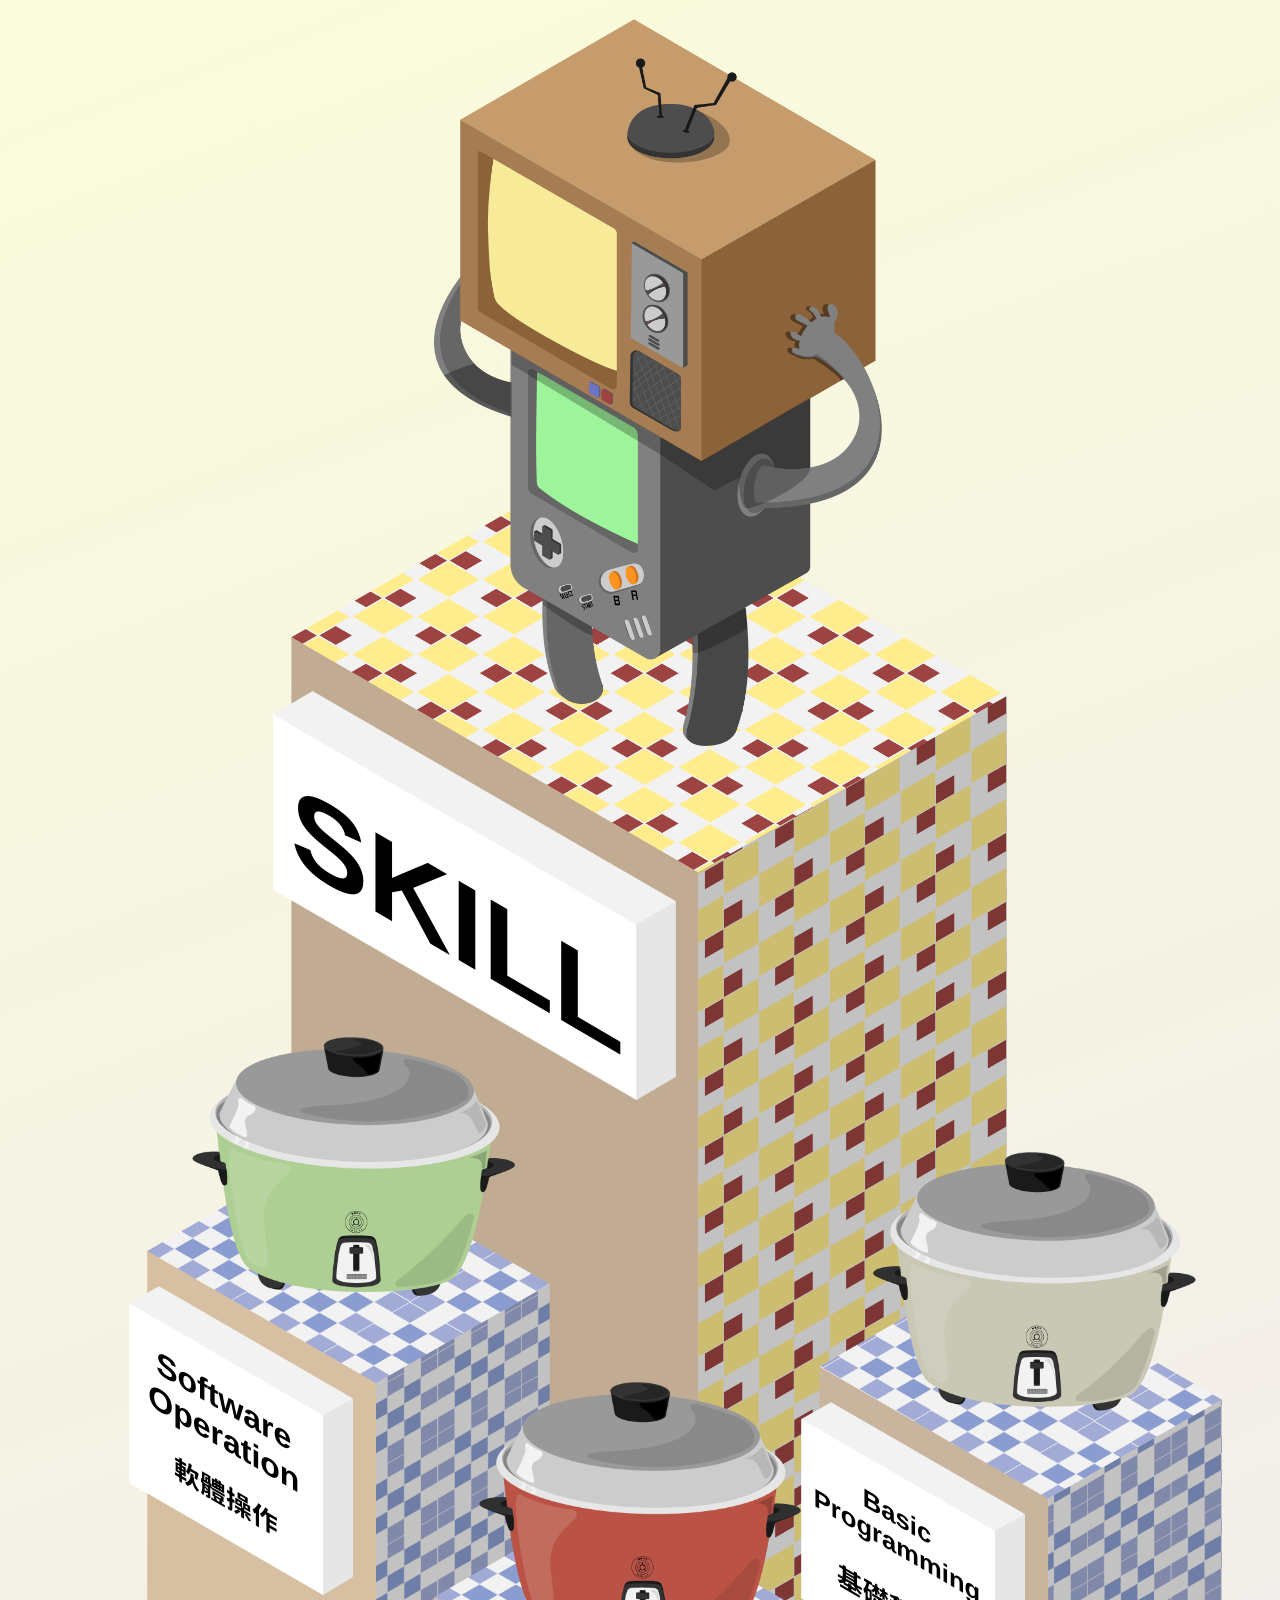
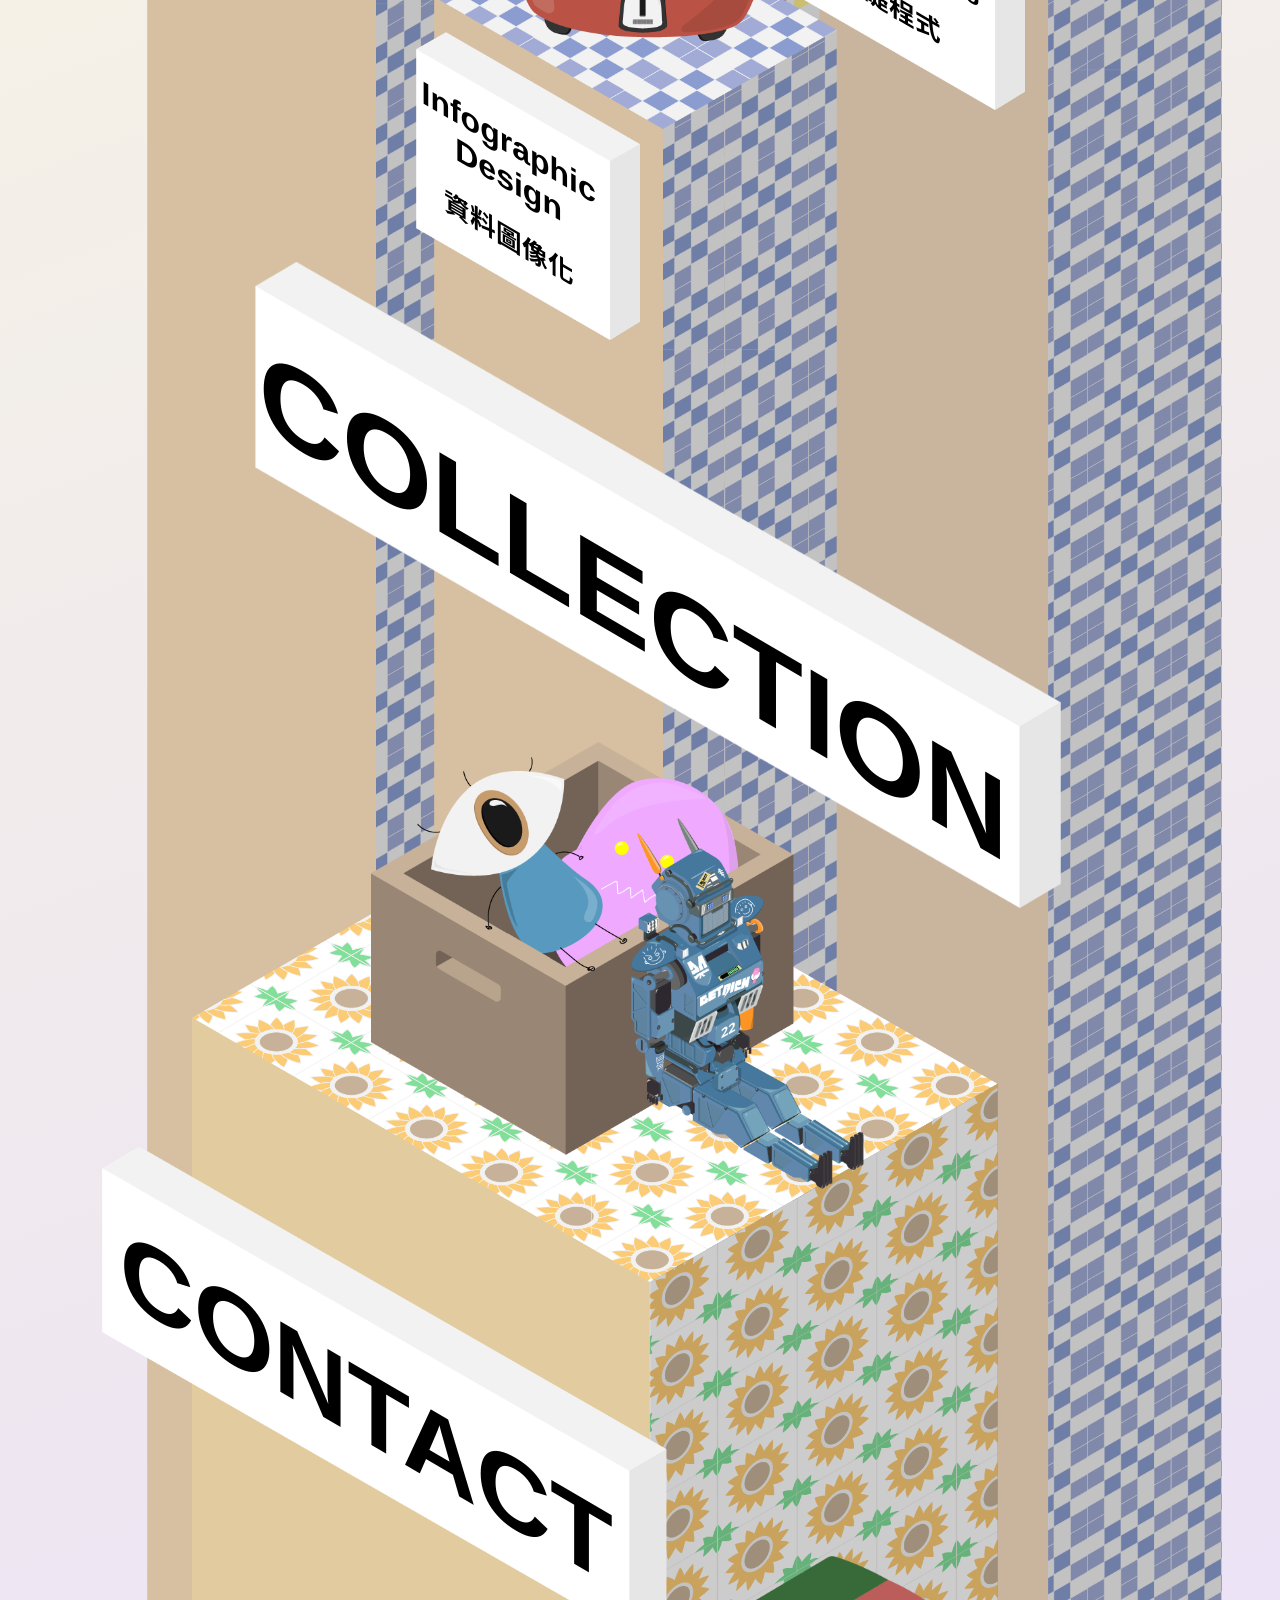
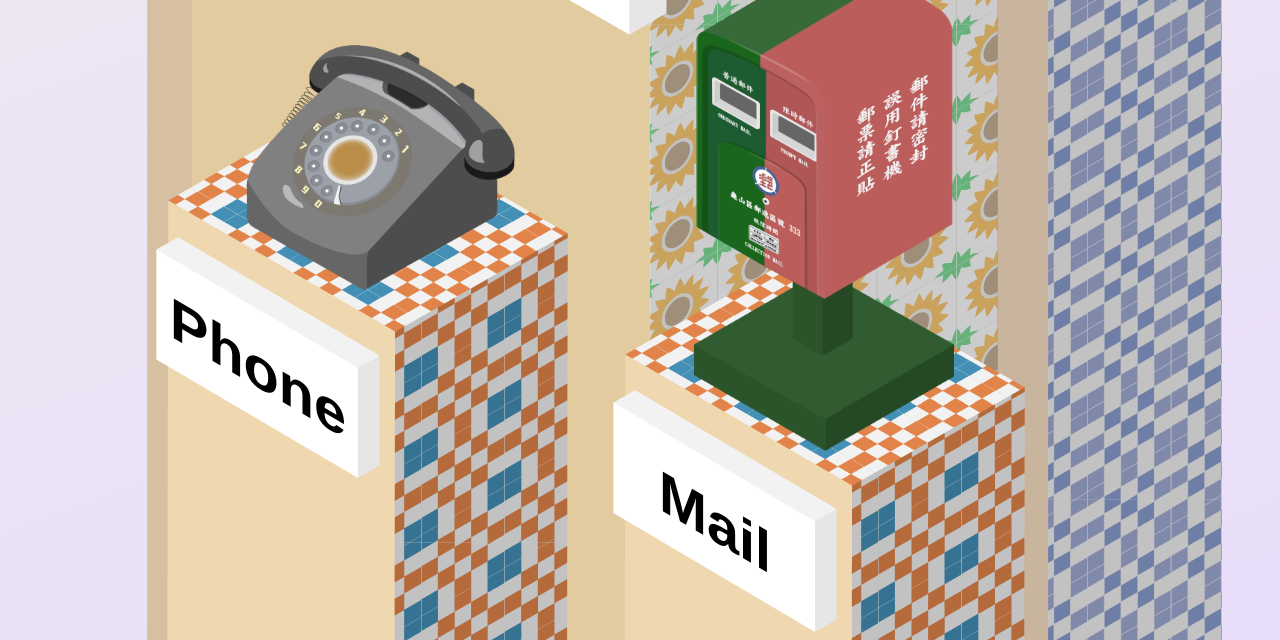
==== docs/index.html @ 71dbf438 "資料夾位置修改" ====
<!DOCTYPE html>
<html lang="en">
<head>
  <meta charset="UTF-8">
  <meta name="viewport" content="width=device-width, initial-scale=1.0">
  <meta http-equiv="X-UA-Compatible" content="ie=edge">
  <title>Reg's resume</title>
  <link rel="stylesheet" href="css/normalize.css">
  <link rel="stylesheet" href="css/main.css">
  <link href="https://fonts.googleapis.com/css?family=Abel" rel="stylesheet">
  <link href="https://fonts.googleapis.com/css?family=Noto+Sans+TC" rel="stylesheet">
</head>
<body>
<div class="container">
  <div class="row">
    <img src="img/gameboy.png" alt="" class="gameboy">
    <img src="img/main_pillar.png" alt="" class="main_p">
    <img src="img/skill_title_board.png" alt="" class="skill_title">
    <h2 class="skill_w font_serif">SKILL</h2>
    <!--skill_pillar1-->
    <img src="img/second_pillar1.png" alt="" class="sec_p1">
    <!--pot_green_start-->
    <img src="img/pot_lid.png" alt="" class="lid1">
    <img src="img/pot_green.png" alt="" class="pot_green">
    <img src="img/toy_brick.png" alt="" class="brick">
    <!--pot_green_end-->
    <img src="img/skill_board.png" alt="" class="skill_board_s">
    <h3 class="skill_w_s font_serif">Software Operation</h3>
    <h3 class="skill_w_sc font_noto">軟體操作</h3>
    <!--skill_pillar1_end-->
    <!--skill_pillar2-->
    <img src="img/second_pillar1.png" alt="" class="sec_p2">
    <!--pot_red_start-->
    <img src="img/pot_lid.png" alt="" class="lid2">
    <img src="img/pot_red.png" alt="" class="pot_red">
    <img src="img/childern_book.png" alt="" class="childern_book">
    <!--pot_red_end-->
    <img src="img/skill_board.png" alt="" class="skill_board_i">
    <h3 class="skill_w_i font_serif">Infographic Design</h3>
    <h3 class="skill_w_ic font_noto">資料圖像化</h3>
    <!--skill_pillar2_end-->
    <!--skill_pillar3-->
    <img src="img/second_pillar2.png" alt="" class="sec_p3">
    <!--pot_gray_start-->
    <img src="img/pot_lid.png" alt="" class="lid3">
    <img src="img/pot_gray.png" alt="" class="pot_gray">
    <img src="img/sketchpad.png" alt="" class="sketchpad">
    <!--pot_red_end-->
    <img src="img/skill_board.png" alt="" class="skill_board_b">
    <h3 class="skill_w_b font_serif">Basic Programming</h3>
    <h3 class="skill_w_bc font_noto">基礎程式</h3>
    <!--skill_pillar3_end-->
    <!--collection-->
    <img src="img/collection_board.png" alt="" class="collect_board">
    <h2 class="collect_w font_serif">COLLECTION</h2>
    <img src="img/third_pillar.png" alt="" class="thd-p">
    <img src="img/toy_box.png" alt="" class="toy_box">
    <!--collection_end-->
    <img src="img/contact_title_board.png" alt="" class="contact_title">
    <h2 class="contact_w font_serif">CONTACT</h2>
    <img src="img/fourth_pillar.png" alt="" class="four_p1">
    <img src="img/fourth_pillar.png" alt="" class="four_p2">
    <img src="img/phone.png" alt="" class="phone">
    <img src="img/mailbox.png" alt="" class="mailbox">
    <img src="img/contact_board.png" alt="" class="contact_board1">
    <h3 class="contact_w_p font_serif">Phone</h3>
    <img src="img/contact_board.png" alt="" class="contact_board2">
    <h3 class="contact_w_m font_serif">Mail</h3>

  </div>
</div>
</body>
</html>
---- docs/css/main.css ----
html, body {
    margin: 0;
}

body {
    background-image: linear-gradient(-20deg, #e9defa 0%, #fbfcdb 100%);
}



.container {
    max-width: 1600px;
    margin: auto;
    height: auto;
    position: relative;
    overflow-y: hidden;
}

.row {
    position: relative;
    padding-bottom: 300%;
    width: 70%;
    margin: 0 auto;
}

img {
    position: absolute;
}

.gameboy {
    z-index: 50;
    max-width: 50%;
    left: 27%;
    top: .5%;
}

.main_p {
    z-index: 10;
    max-width: 80%;
    top: 12%;
    left: 11%;
}

.skill_title {
    z-index: 35;
    max-width: 45%;
    top: 18%;
    left: 9%;
}

.sec_p1 {
    z-index: 30;
    max-width: 45%;
    top: 30%;
    left: -5%;
}

.sec_p2 {
    z-index: 35;
    max-width: 45%;
    top: 39%;
    left: 27%;
}

.sec_p3 {
    z-index: 30;
    max-width: 45%;
    top: 33%;
    left: 70%;
}

.lid1 {
    z-index: 40;
    max-width: 30%;
    top: 27%;
    left: 3%;
}

.pot_green {
    z-index: 30;
    max-width: 36%;
    top: 28%;
    left: 0%;
}

.brick {
    z-index: 35;
    max-width: 21%;
    top: 25%;
    left: 8%;
    display: none;
}

.skill_board_s {
    z-index: 45;
    max-width: 25%;
    top: 33.5%;
    left: -7%;
}

.lid2 {
    z-index: 45;
    max-width: 30%;
    top: 36%;
    left: 35%;
}

.pot_red {
    z-index: 40;
    max-width: 36%;
    top: 37%;
    left: 32%;
}

.childern_book {
    z-index: 43;
    max-width: 21%;
    top: 34.5%;
    left: 40%;
    display: none;
}

.skill_board_i {
    z-index: 45;
    max-width: 25%;
    top: 42.5%;
    left: 25%;
}

.lid3 {
    z-index: 40;
    max-width: 30%;
    top: 30%;
    left: 79%;
}

.pot_gray {
    z-index: 30;
    max-width: 36%;
    top: 31%;
    left: 76%;
}

.sketchpad {
    z-index: 35;
    max-width: 21%;
    top: 27%;
    left: 85%;
    display: none;
}

.skill_board_b {
    z-index: 38;
    max-width: 25%;
    top: 36.5%;
    left: 68%;
}

.collect_board {
    z-index: 38;
    max-width: 90%;
    top: 48.5%;
    left: 7%;
}

.thd-p {
    z-index: 60;
    max-width: 90%;
    top: 63%;
    left: 0%;
}

.toy_box {
    z-index: 60;
    max-width: 55%;
    top: 61%;
    left: 20%;
}

.contact_title {
    z-index: 60;
    max-width: 63%;
    top: 71.5%;
    left: -10%;
}

.four_p1 {
    z-index: 60;
    max-width: 45%;
    top: 86%;
    left: -3%;
}

.four_p2 {
    z-index: 60;
    max-width: 45%;
    top: 90%;
    left: 48%;
}

.phone {
    z-index: 60;
    max-width: 30%;
    top: 84.5%;
    left: 6%;
}

.mailbox {
    z-index: 60;
    max-width: 29%;
    top: 82.2%;
    left: 56%;
}

.contact_board1 {
    z-index: 70;
    max-width: 25%;
    top: 89.5%;
    left: -4%;
}

.contact_board2 {
    z-index: 70;
    max-width: 25%;
    top: 93.5%;
    left: 47%;
}

/*文字*/

.font_serif {
    font-family:  sans-serif;
}

.font_noto {
    font-family: 'Noto Sans TC', sans-serif;
}

.skill_w {
    position: absolute;
    z-index: 99;
    top: 17.2%;
    left: 11%;
    font-size: 9vw;
    transform: matrix(1, 0.585, 0, 1, 0, 0);
    transform-origin: 0% 0%;
}

.skill_w_s {
    position: absolute;
    z-index: 99;
    top: 34%;
    left: -5%;
    word-break: keep-all;
    font-size: 2.5vw;
    width: 12vw;
    text-align: center;
    transform: matrix(1, 0.585, 0, 1, 0, 0);
    transform-origin: 0% 0%;
}

.skill_w_sc {
    position: absolute;
    z-index: 99;
    top: 36.8%;
    left: -4%;
    word-break: keep-all;
    font-size: 2vw;
    width: 11vw;
    text-align: center;
    transform: matrix(1, 0.585, 0, 1, 0, 0);
    transform-origin: 0% 0%;
}

.skill_w_i {
    position: absolute;
    z-index: 99;
    top: 42.7%;
    left: 25.3%;
    word-break: keep-all;
    font-size: 2.5vw;
    width: 14vw;
    text-align: center;
    transform: matrix(1, 0.585, 0, 1, 0, 0);
    transform-origin: 0% 0%;
}

.skill_w_ic {
    position: absolute;
    z-index: 99;
    top: 45.7%;
    left: 27.6%;
    word-break: keep-all;
    font-size: 2vw;
    width: 11vw;
    text-align: center;
    transform: matrix(1, 0.585, 0, 1, 0, 0);
    transform-origin: 0% 0%;
}

.skill_w_b {
    position: absolute;
    z-index: 99;
    top: 37%;
    left: 68%;
    word-break: keep-all;
    font-size: 2vw;
    width: 15vw;
    text-align: center;
    transform: matrix(1, 0.585, 0, 1, 0, 0);
    transform-origin: 0% 0%;
}

.skill_w_bc {
    position: absolute;
    z-index: 99;
    top: 39.6%;
    left: 70%;
    word-break: keep-all;
    font-size: 2vw;
    width: 11vw;
    text-align: center;
    transform: matrix(1, 0.585, 0, 1, 0, 0);
    transform-origin: 0% 0%;
}

.collect_w {
    position: absolute;
    z-index: 99;
    top: 47.5%;
    left: 7.5%;
    font-size: 9vw;
    transform: matrix(1, 0.585, 0, 1, 0, 0);
    transform-origin: 0% 0%;
}

.contact_w {
    position: absolute;
    z-index: 99;
    top: 70.8%;
    left: -8%;
    font-size: 8vw;
    transform: matrix(1, 0.585, 0, 1, 0, 0);
    transform-origin: 0% 0%;
}

.contact_w_p {
    position: absolute;
    z-index: 99;
    top: 89.2%;
    left: -2.5%;
    font-size: 4.5vw;
    transform: matrix(1, 0.585, 0, 1, 0, 0);
    transform-origin: 0% 0%;
}

.contact_w_m {
    position: absolute;
    z-index: 99;
    top: 93.7%;
    left: 52.1%;
    font-size: 4.5vw;
    transform: matrix(1, 0.585, 0, 1, 0, 0);
    transform-origin: 0% 0%;
}

/*文字的RWD*/

/*@media screen and (max-width: 2559px) and (min-width:2560px){*/
/*.skill_w, .collect_w, .contact_w {*/
/*font-size: 7vw;*/
/*}*/

/*.skill_w_s, .skill_w_i, .skill_w_b {*/
/*font-size: 1.8vw;*/
/*}*/

/*.skill_w_s {*/
/*width: 7vw;*/
/*}*/

/*.skill_w_i {*/
/*width: 8vw;*/
/*}*/

/*.skill_w_b {*/
/*width: 9vw;*/
/*}*/

/*.skill_w_sc, .skill_w_ic, .skill_w_bc {*/
/*font-size: 1.2vw;*/
/*width: 6.5vw;*/
/*}*/

/*.contact_w_p, .contact_w_m {*/
/*font-size: 3.8vw;*/
/*}*/
/*}*/
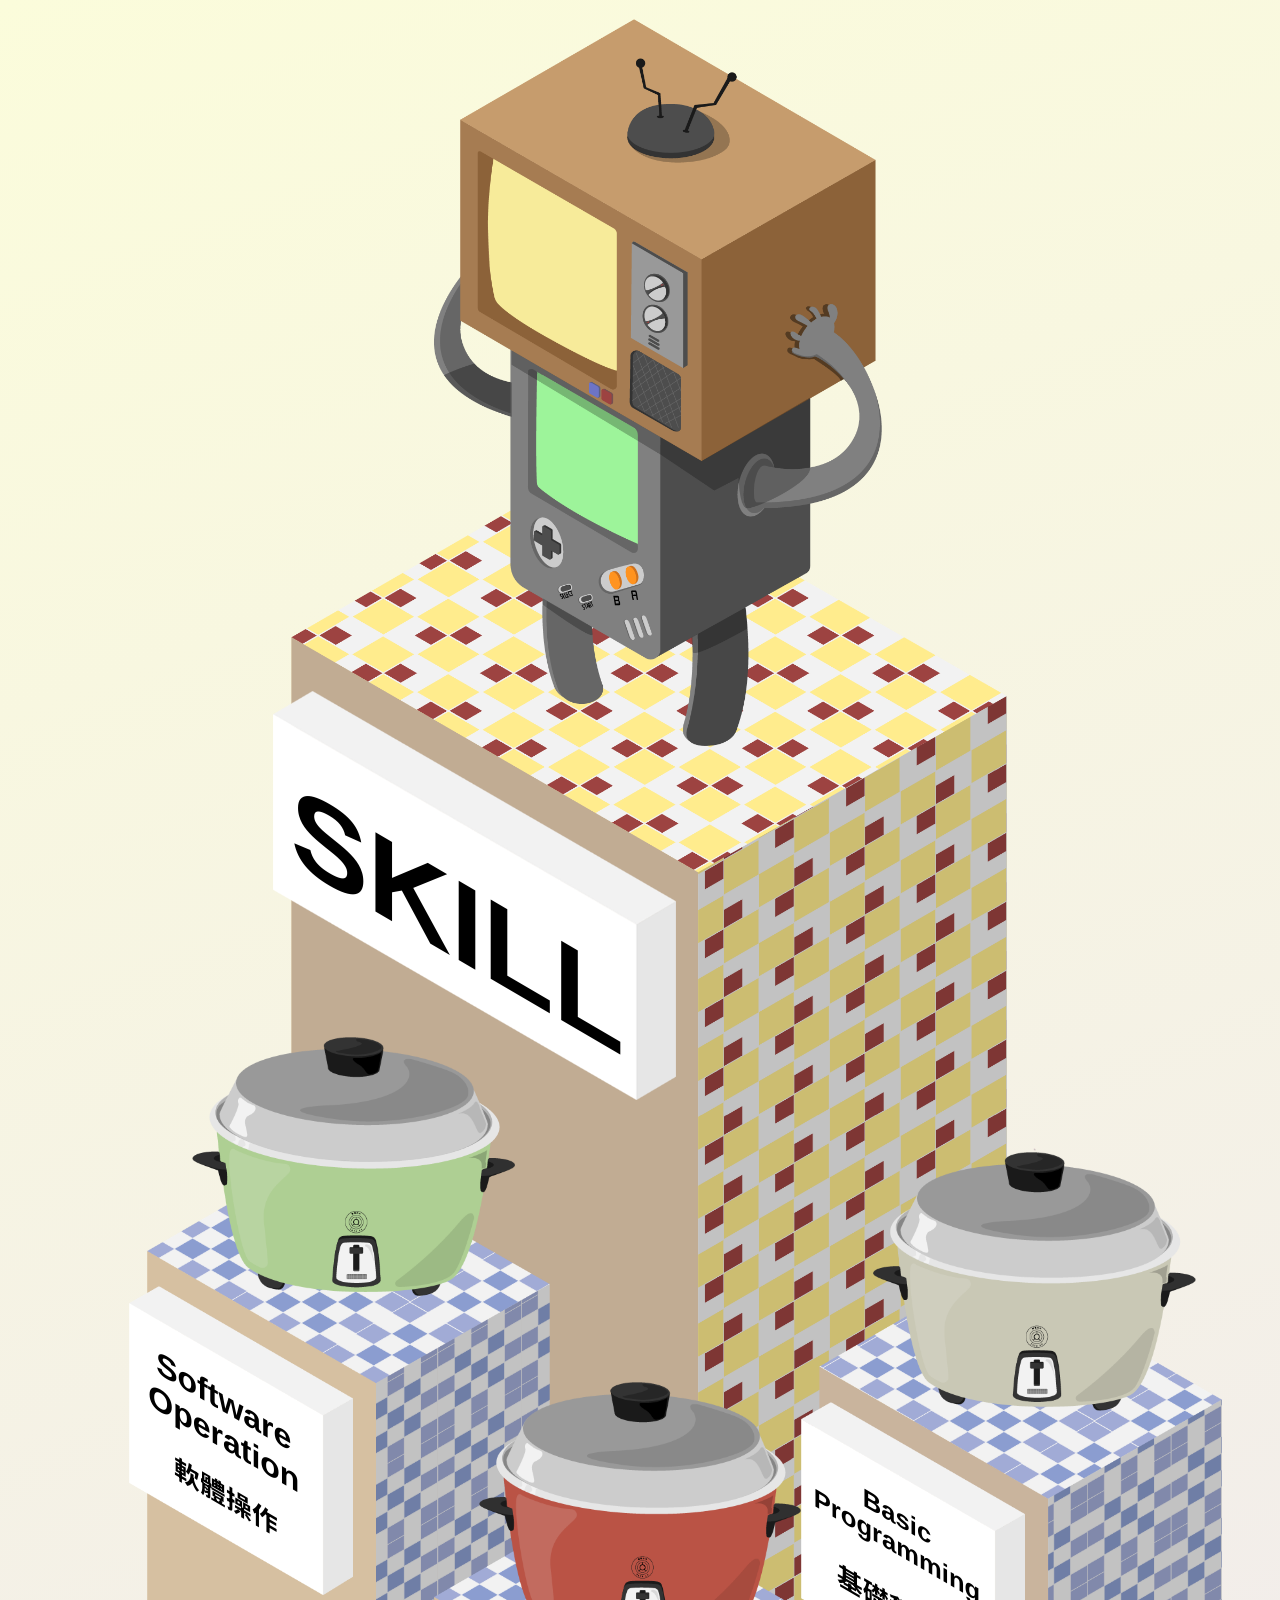
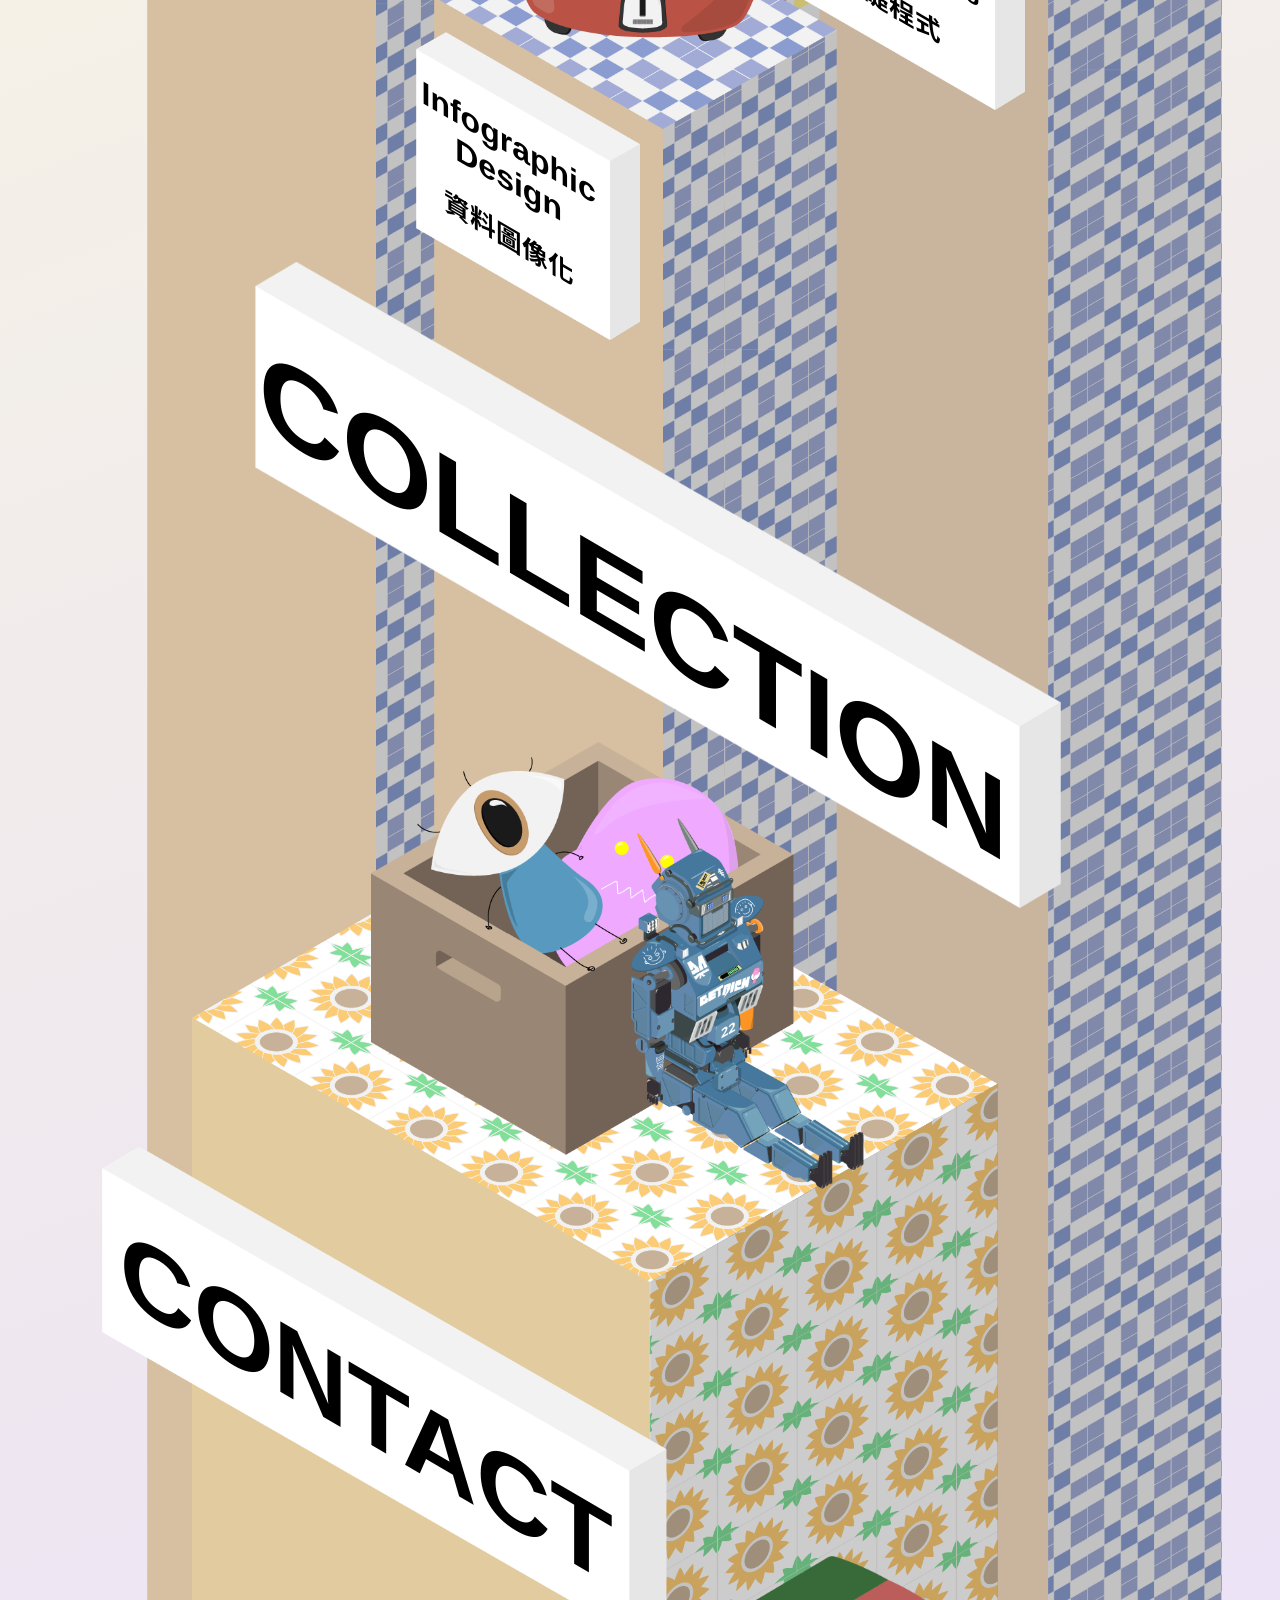
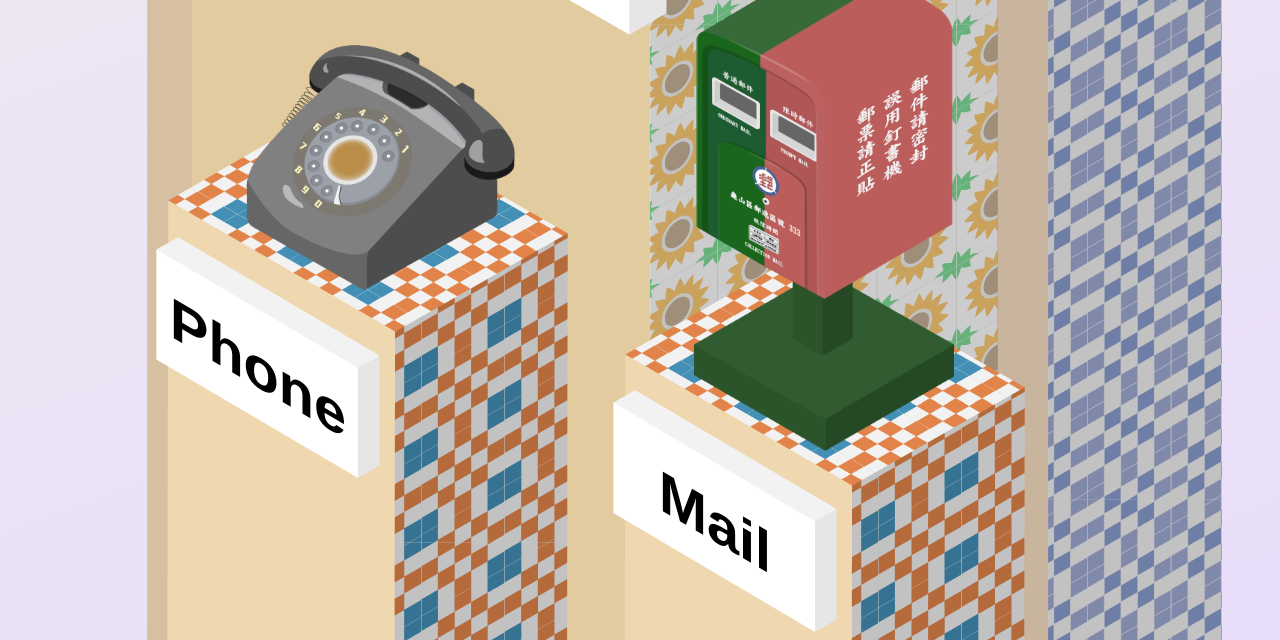
==== commit 21296592: "電鍋動畫" ====
--- a/docs/index.html
+++ b/docs/index.html
@@ -7,8 +7,8 @@
   <title>Reg's resume</title>
   <link rel="stylesheet" href="css/normalize.css">
   <link rel="stylesheet" href="css/main.css">
-  <link href="https://fonts.googleapis.com/css?family=Abel" rel="stylesheet">
   <link href="https://fonts.googleapis.com/css?family=Noto+Sans+TC" rel="stylesheet">
+  <script src="js/jquery-3.3.1.js"></script>
 </head>
 <body>
 <div class="container">
@@ -20,8 +20,8 @@
     <!--skill_pillar1-->
     <img src="img/second_pillar1.png" alt="" class="sec_p1">
     <!--pot_green_start-->
-    <img src="img/pot_lid.png" alt="" class="lid1">
-    <img src="img/pot_green.png" alt="" class="pot_green">
+    <img src="img/pot_lid.png" alt="" class="lid1 shake pot1">
+    <img src="img/pot_green.png" alt="" class="pot_green shake pot1">
     <img src="img/toy_brick.png" alt="" class="brick">
     <!--pot_green_end-->
     <img src="img/skill_board.png" alt="" class="skill_board_s">
@@ -31,8 +31,8 @@
     <!--skill_pillar2-->
     <img src="img/second_pillar1.png" alt="" class="sec_p2">
     <!--pot_red_start-->
-    <img src="img/pot_lid.png" alt="" class="lid2">
-    <img src="img/pot_red.png" alt="" class="pot_red">
+    <img src="img/pot_lid.png" alt="" class="lid2 shake pot2">
+    <img src="img/pot_red.png" alt="" class="pot_red shake pot2">
     <img src="img/childern_book.png" alt="" class="childern_book">
     <!--pot_red_end-->
     <img src="img/skill_board.png" alt="" class="skill_board_i">
@@ -42,8 +42,8 @@
     <!--skill_pillar3-->
     <img src="img/second_pillar2.png" alt="" class="sec_p3">
     <!--pot_gray_start-->
-    <img src="img/pot_lid.png" alt="" class="lid3">
-    <img src="img/pot_gray.png" alt="" class="pot_gray">
+    <img src="img/pot_lid.png" alt="" class="lid3 shake pot3">
+    <img src="img/pot_gray.png" alt="" class="pot_gray shake pot3">
     <img src="img/sketchpad.png" alt="" class="sketchpad">
     <!--pot_red_end-->
     <img src="img/skill_board.png" alt="" class="skill_board_b">
@@ -70,4 +70,31 @@
   </div>
 </div>
 </body>
+<script>
+$(document).ready(function () {
+    $('.pot1').click(function () {
+        $('.lid1').removeClass('shake');
+        $('.pot_green').removeClass('shake');
+        $('.lid1').addClass('open');
+        $('.brick').addClass('grow')
+    });
+
+    $('.pot2').click(function () {
+        $('.lid2').removeClass('shake');
+        $('.pot_red').removeClass('shake');
+        $('.lid2').addClass('open');
+        $('.childern_book').addClass('grow')
+    });
+
+    $('.pot3').click(function () {
+        $('.lid3').removeClass('shake');
+        $('.pot_gray').removeClass('shake');
+        $('.lid3').addClass('open');
+        $('.sketchpad').addClass('grow')
+    });
+})
+
+</script>
+
+
 </html>
--- a/docs/css/main.css
+++ b/docs/css/main.css
@@ -5,7 +5,6 @@
 body {
     background-image: linear-gradient(-20deg, #e9defa 0%, #fbfcdb 100%);
 }
-
 
 
 .container {
@@ -70,7 +69,7 @@
 }
 
 .lid1 {
-    z-index: 40;
+    z-index: 90;
     max-width: 30%;
     top: 27%;
     left: 3%;
@@ -88,7 +87,7 @@
     max-width: 21%;
     top: 25%;
     left: 8%;
-    display: none;
+    transform: scale(0.01);
 }
 
 .skill_board_s {
@@ -99,7 +98,7 @@
 }
 
 .lid2 {
-    z-index: 45;
+    z-index: 90;
     max-width: 30%;
     top: 36%;
     left: 35%;
@@ -117,7 +116,7 @@
     max-width: 21%;
     top: 34.5%;
     left: 40%;
-    display: none;
+    transform: scale(0.01);
 }
 
 .skill_board_i {
@@ -128,7 +127,7 @@
 }
 
 .lid3 {
-    z-index: 40;
+    z-index: 90;
     max-width: 30%;
     top: 30%;
     left: 79%;
@@ -143,10 +142,10 @@
 
 .sketchpad {
     z-index: 35;
-    max-width: 21%;
+    max-width: 18%;
     top: 27%;
     left: 85%;
-    display: none;
+    transform: scale(0.01);
 }
 
 .skill_board_b {
@@ -229,7 +228,7 @@
 /*文字*/
 
 .font_serif {
-    font-family:  sans-serif;
+    font-family: sans-serif;
 }
 
 .font_noto {
@@ -238,7 +237,7 @@
 
 .skill_w {
     position: absolute;
-    z-index: 99;
+    z-index: 80;
     top: 17.2%;
     left: 11%;
     font-size: 9vw;
@@ -364,52 +363,92 @@
     transform-origin: 0% 0%;
 }
 
-/*文字的RWD*/
-
-/*@media screen and (max-width: 2559px) and (min-width:2560px){*/
-/*.skill_w, .collect_w, .contact_w {*/
-/*font-size: 7vw;*/
-/*}*/
-
-/*.skill_w_s, .skill_w_i, .skill_w_b {*/
-/*font-size: 1.8vw;*/
-/*}*/
-
-/*.skill_w_s {*/
-/*width: 7vw;*/
-/*}*/
-
-/*.skill_w_i {*/
-/*width: 8vw;*/
-/*}*/
-
-/*.skill_w_b {*/
-/*width: 9vw;*/
-/*}*/
-
-/*.skill_w_sc, .skill_w_ic, .skill_w_bc {*/
-/*font-size: 1.2vw;*/
-/*width: 6.5vw;*/
-/*}*/
-
-/*.contact_w_p, .contact_w_m {*/
-/*font-size: 3.8vw;*/
-/*}*/
-/*}*/
-
-
-
-
-
-
-
-
-
-
-
-
-
-
-
-
-
+/*鍋子的動畫*/
+
+.shake{
+    animation-name: shake;
+    animation-direction: reverse;
+    animation-duration: 1s;
+    animation-iteration-count: infinite;
+}
+
+.open{
+    animation-name: open;
+    animation-duration: 1.5s;
+    animation-fill-mode: both;
+}
+
+.grow{
+    animation-name: grow;
+    animation-duration: 1s;
+    animation-fill-mode: both;
+}
+
+@keyframes shake {
+    0% {
+        transform: rotate(0deg) translate(0, 0)
+    }
+    33%{
+        transform: rotate(-5deg) translate(0, 0)
+    }
+    66%{
+        transform: rotate(5deg) translate(0, 0)
+    }
+    100% {
+        transform: rotate(0deg) translate(0, 0)
+    }
+}
+
+
+@keyframes open {
+    0% {
+        transform: rotate(0deg) translate(0, 0)
+    }
+    100% {
+        transform: rotate(40deg) translate(0%, -150%);
+    }
+}
+
+@keyframes close {
+    0% {
+        transform: rotate(40deg) translate(0, -150%)
+    }
+    100% {
+        transform: rotate(0deg) translate(0, 0)
+    }
+}
+
+@keyframes grow {
+    0% {
+        transform: scale(0.01);
+    }
+    100% {
+        transform: scale(1);
+    }
+}
+
+@keyframes shrink {
+    0% {
+        transform: scale(1);
+    }
+    100% {
+        transform: scale(0.01);
+    }
+}
+
+
+
+
+
+
+
+
+
+
+
+
+
+
+
+
+
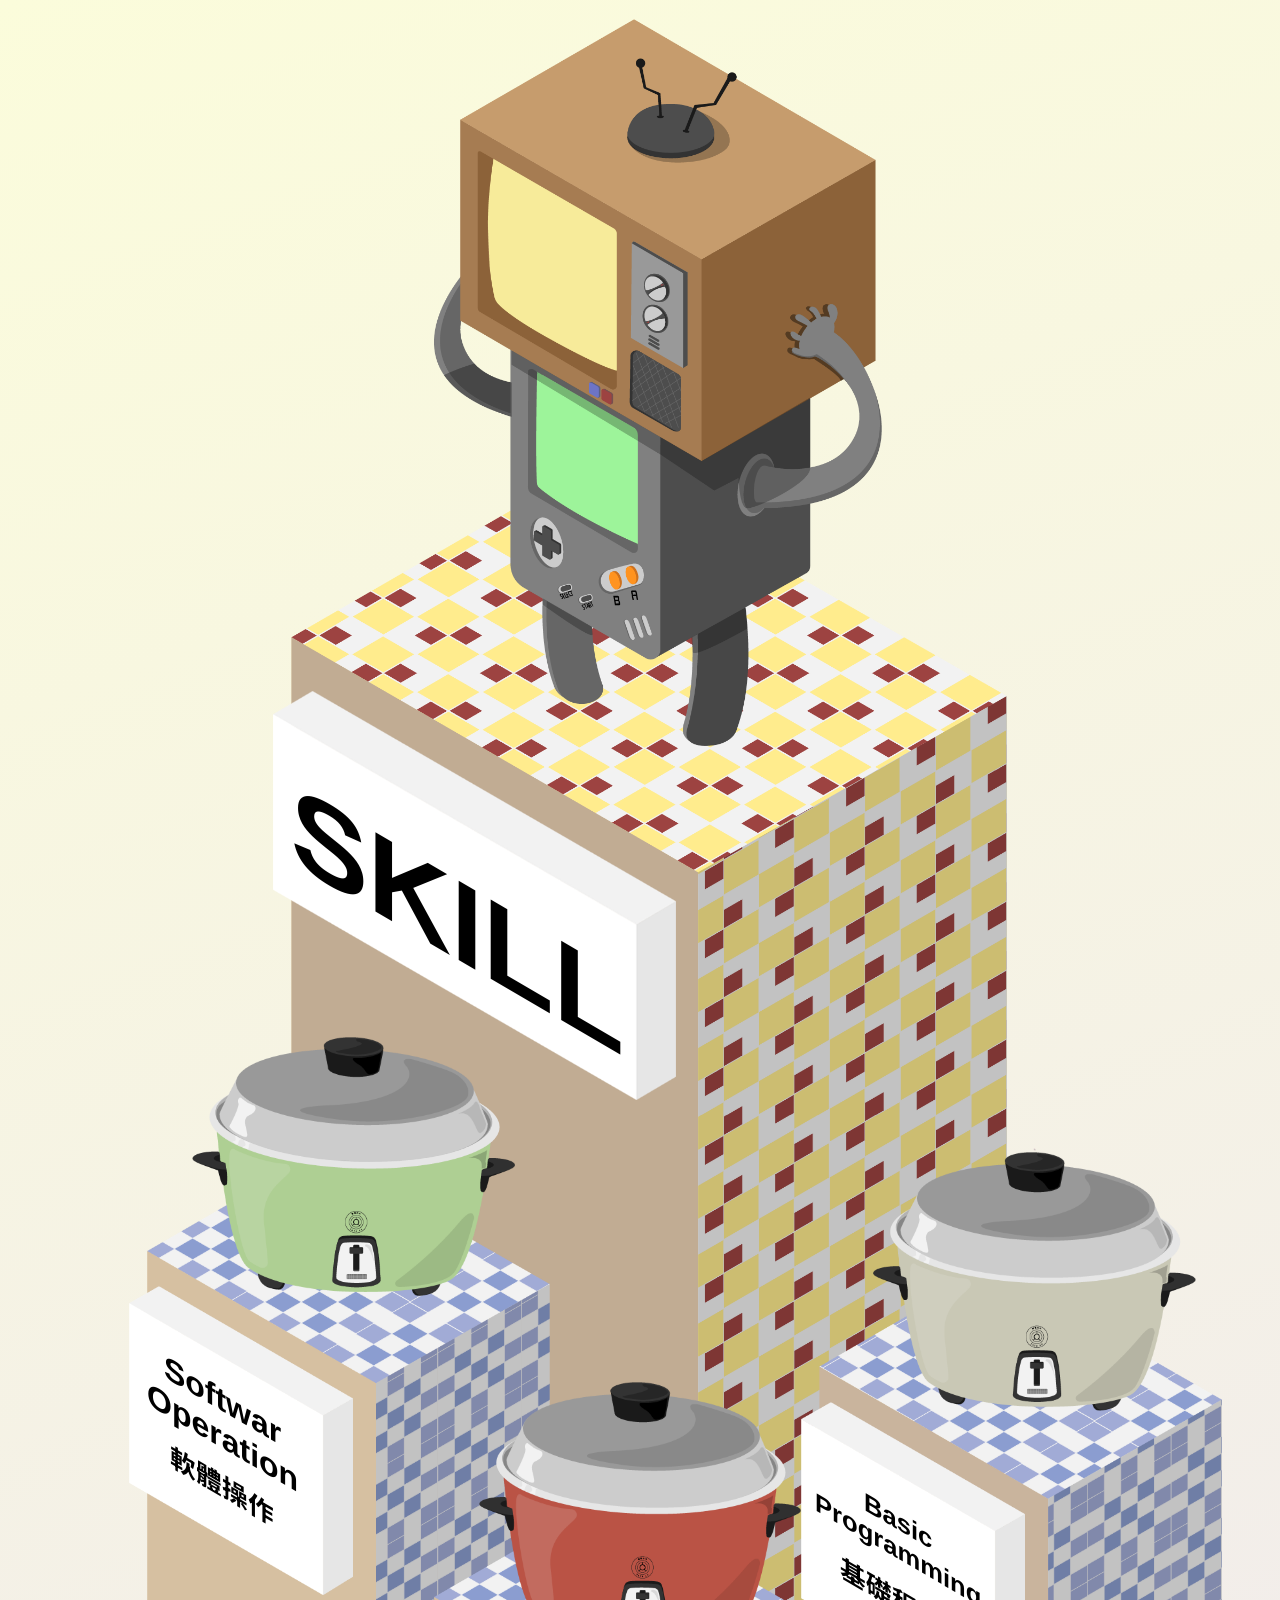
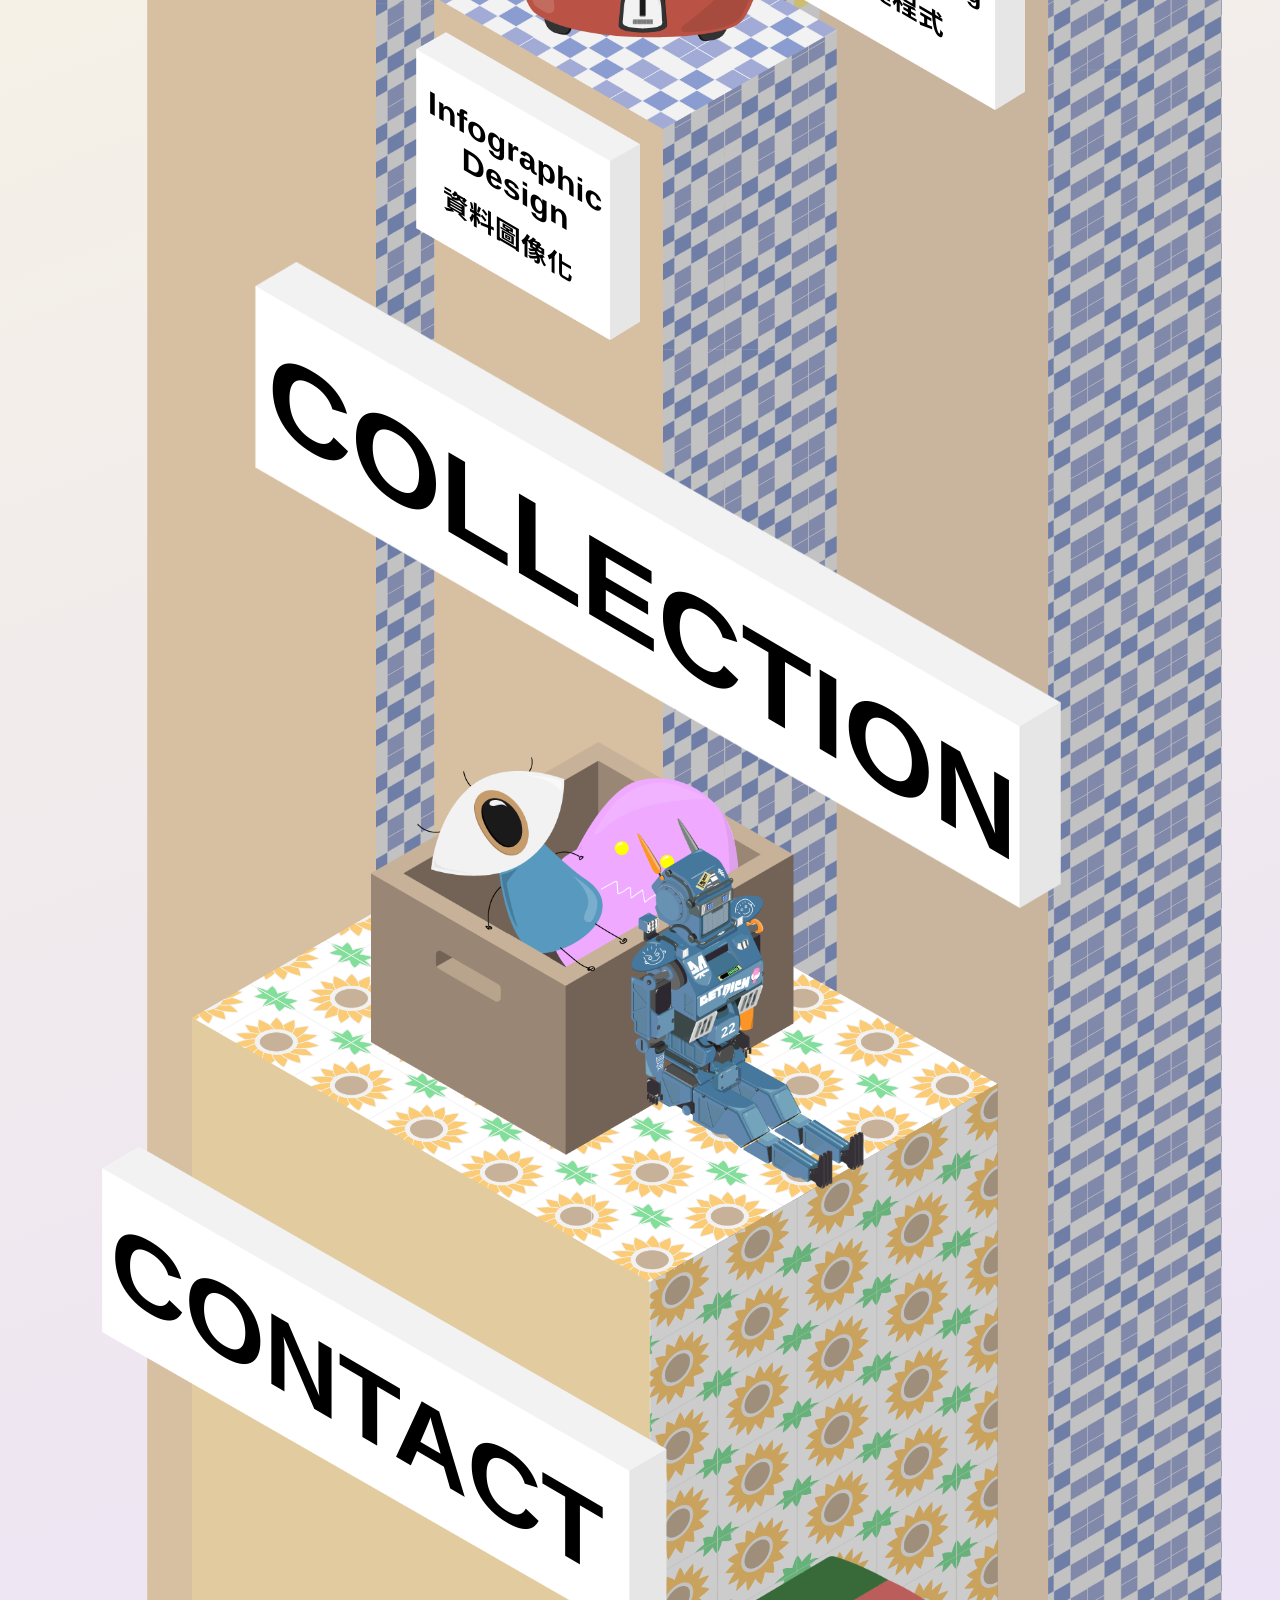
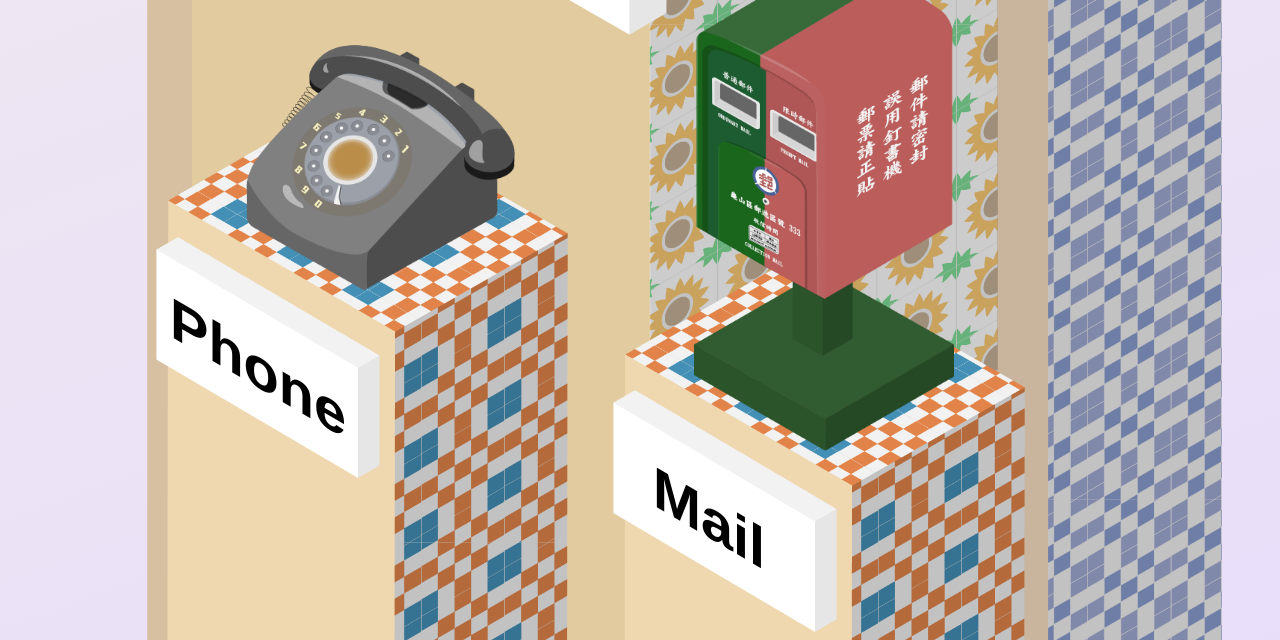
==== commit bbd61f3f: "文字rwd調整" ====
--- a/docs/index.html
+++ b/docs/index.html
@@ -25,7 +25,7 @@
     <img src="img/toy_brick.png" alt="" class="brick">
     <!--pot_green_end-->
     <img src="img/skill_board.png" alt="" class="skill_board_s">
-    <h3 class="skill_w_s font_serif">Software Operation</h3>
+    <h3 class="skill_w_s font_serif">Softwar<br>Operation</h3>
     <h3 class="skill_w_sc font_noto">軟體操作</h3>
     <!--skill_pillar1_end-->
     <!--skill_pillar2-->
@@ -36,7 +36,7 @@
     <img src="img/childern_book.png" alt="" class="childern_book">
     <!--pot_red_end-->
     <img src="img/skill_board.png" alt="" class="skill_board_i">
-    <h3 class="skill_w_i font_serif">Infographic Design</h3>
+    <h3 class="skill_w_i font_serif">Infographic<br>Design</h3>
     <h3 class="skill_w_ic font_noto">資料圖像化</h3>
     <!--skill_pillar2_end-->
     <!--skill_pillar3-->
@@ -47,7 +47,7 @@
     <img src="img/sketchpad.png" alt="" class="sketchpad">
     <!--pot_red_end-->
     <img src="img/skill_board.png" alt="" class="skill_board_b">
-    <h3 class="skill_w_b font_serif">Basic Programming</h3>
+    <h3 class="skill_w_b font_serif">Basic<br>Programming</h3>
     <h3 class="skill_w_bc font_noto">基礎程式</h3>
     <!--skill_pillar3_end-->
     <!--collection-->
--- a/docs/css/main.css
+++ b/docs/css/main.css
@@ -252,7 +252,6 @@
     left: -5%;
     word-break: keep-all;
     font-size: 2.5vw;
-    width: 12vw;
     text-align: center;
     transform: matrix(1, 0.585, 0, 1, 0, 0);
     transform-origin: 0% 0%;
@@ -262,10 +261,9 @@
     position: absolute;
     z-index: 99;
     top: 36.8%;
-    left: -4%;
+    left: -2.5%;
     word-break: keep-all;
     font-size: 2vw;
-    width: 11vw;
     text-align: center;
     transform: matrix(1, 0.585, 0, 1, 0, 0);
     transform-origin: 0% 0%;
@@ -274,11 +272,10 @@
 .skill_w_i {
     position: absolute;
     z-index: 99;
-    top: 42.7%;
-    left: 25.3%;
+    top: 43%;
+    left: 26.3%;
     word-break: keep-all;
     font-size: 2.5vw;
-    width: 14vw;
     text-align: center;
     transform: matrix(1, 0.585, 0, 1, 0, 0);
     transform-origin: 0% 0%;
@@ -288,10 +285,9 @@
     position: absolute;
     z-index: 99;
     top: 45.7%;
-    left: 27.6%;
+    left: 28%;
     word-break: keep-all;
     font-size: 2vw;
-    width: 11vw;
     text-align: center;
     transform: matrix(1, 0.585, 0, 1, 0, 0);
     transform-origin: 0% 0%;
@@ -300,11 +296,10 @@
 .skill_w_b {
     position: absolute;
     z-index: 99;
-    top: 37%;
-    left: 68%;
+    top: 37.3%;
+    left: 69.5%;
     word-break: keep-all;
     font-size: 2vw;
-    width: 15vw;
     text-align: center;
     transform: matrix(1, 0.585, 0, 1, 0, 0);
     transform-origin: 0% 0%;
@@ -313,11 +308,10 @@
 .skill_w_bc {
     position: absolute;
     z-index: 99;
-    top: 39.6%;
-    left: 70%;
+    top: 39.7%;
+    left: 72.3%;
     word-break: keep-all;
     font-size: 2vw;
-    width: 11vw;
     text-align: center;
     transform: matrix(1, 0.585, 0, 1, 0, 0);
     transform-origin: 0% 0%;
@@ -327,7 +321,7 @@
     position: absolute;
     z-index: 99;
     top: 47.5%;
-    left: 7.5%;
+    left: 8.5%;
     font-size: 9vw;
     transform: matrix(1, 0.585, 0, 1, 0, 0);
     transform-origin: 0% 0%;
@@ -336,8 +330,8 @@
 .contact_w {
     position: absolute;
     z-index: 99;
-    top: 70.8%;
-    left: -8%;
+    top: 70.6%;
+    left: -9%;
     font-size: 8vw;
     transform: matrix(1, 0.585, 0, 1, 0, 0);
     transform-origin: 0% 0%;
@@ -356,11 +350,40 @@
 .contact_w_m {
     position: absolute;
     z-index: 99;
-    top: 93.7%;
-    left: 52.1%;
+    top: 93.6%;
+    left: 51.4%;
     font-size: 4.5vw;
     transform: matrix(1, 0.585, 0, 1, 0, 0);
     transform-origin: 0% 0%;
+}
+
+@media screen and (min-width: 1599px){
+    .skill_w{
+        font-size: 145px;
+    }
+    .skill_w_s,.skill_w_i{
+        font-size: 41px;
+    }
+
+    .skill_w_b{
+        font-size:32px;
+    }
+
+
+    .skill_w_sc,.skill_w_ic,.skill_w_bc{
+        font-size: 35px;
+    }
+
+    .collect_w{
+        font-size: 140px;
+    }
+    .contact_w{
+        font-size: 130px;
+    }
+    .contact_w_p,.contact_w_m{
+        font-size: 73px;
+    }
+
 }
 
 /*鍋子的動畫*/
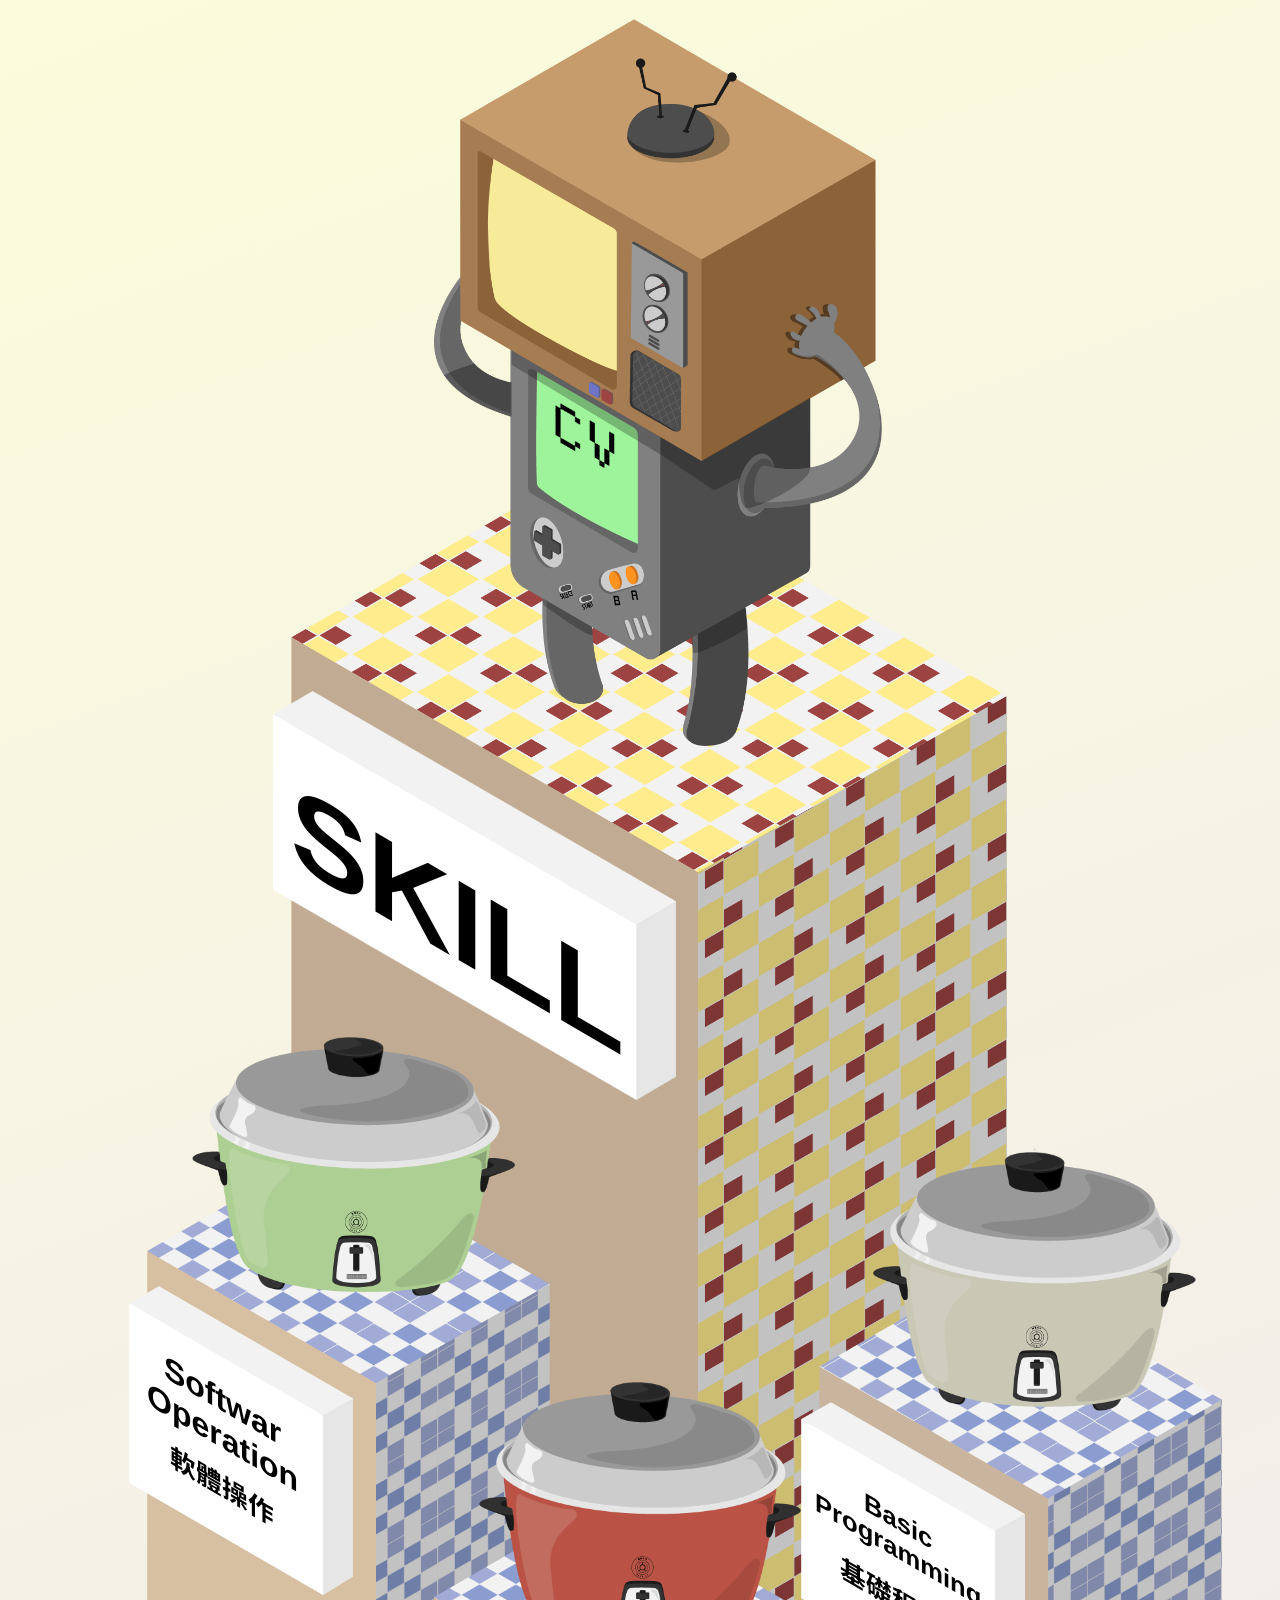
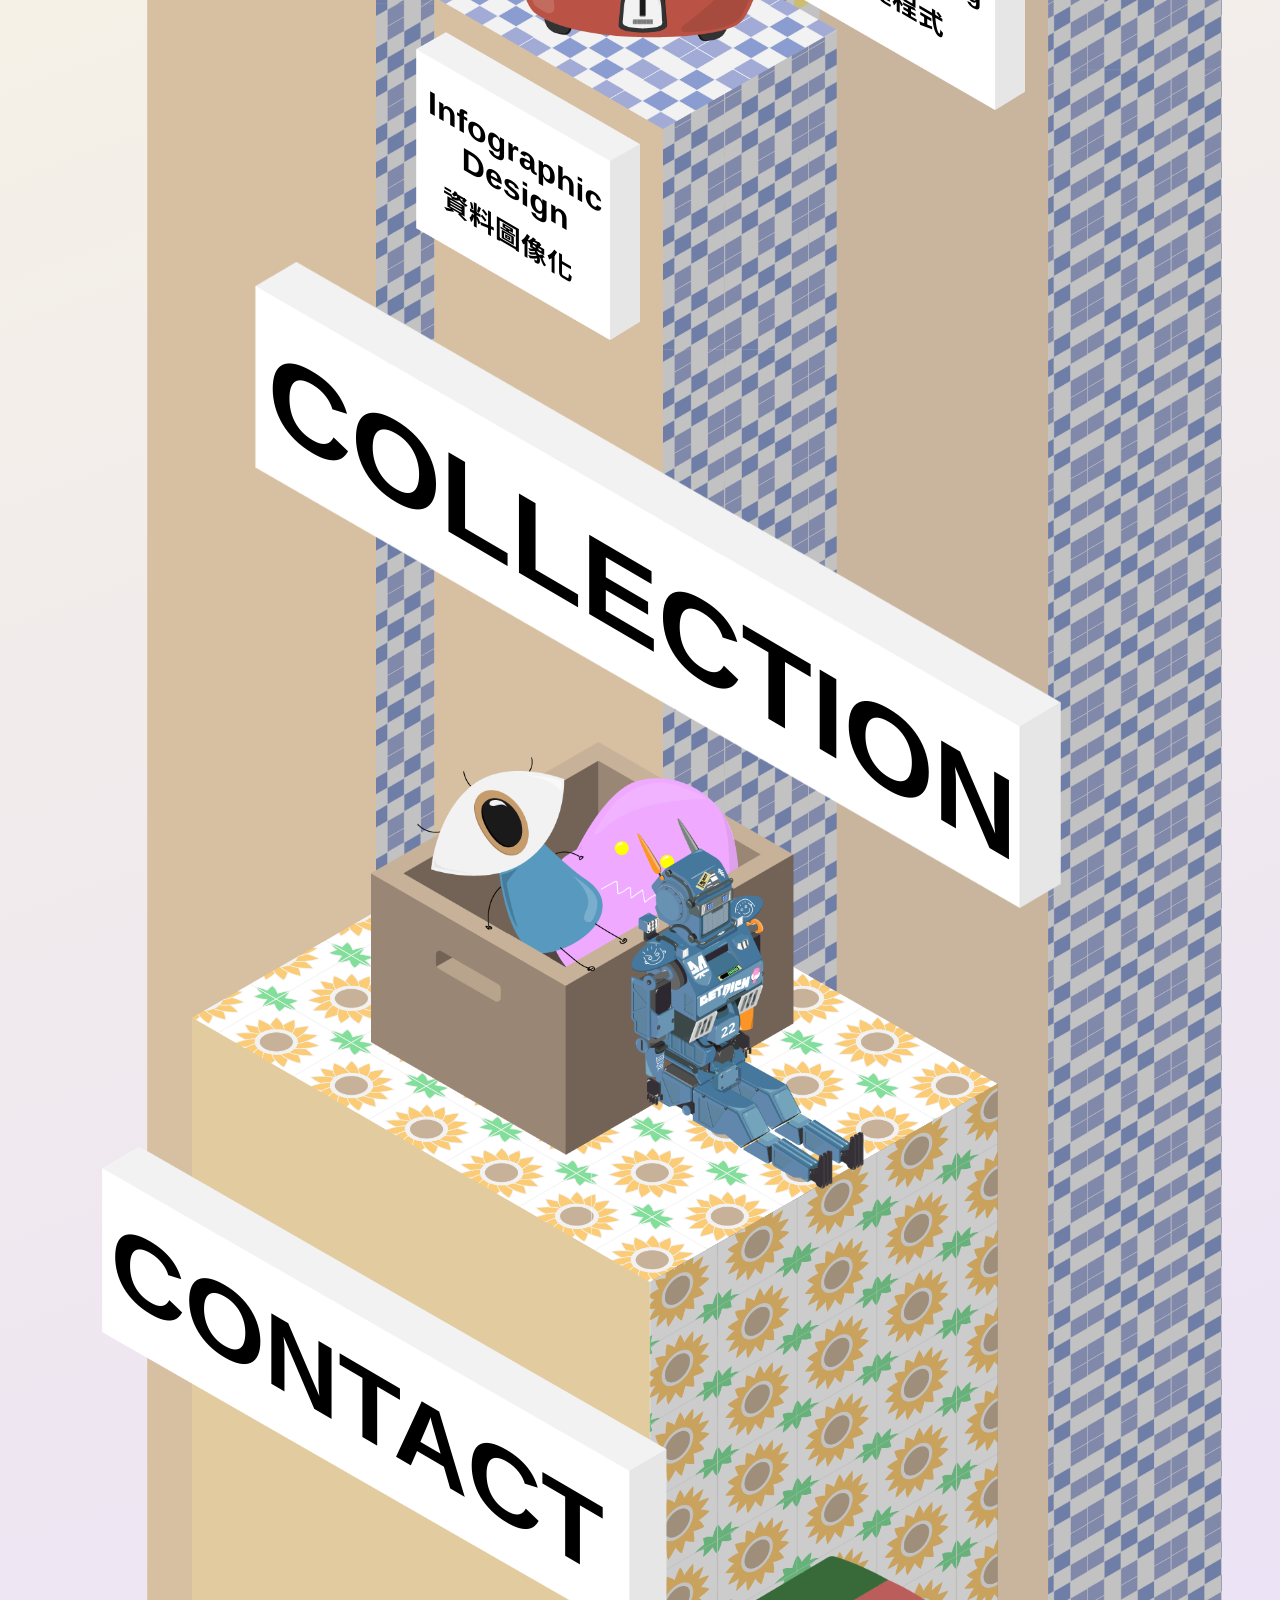
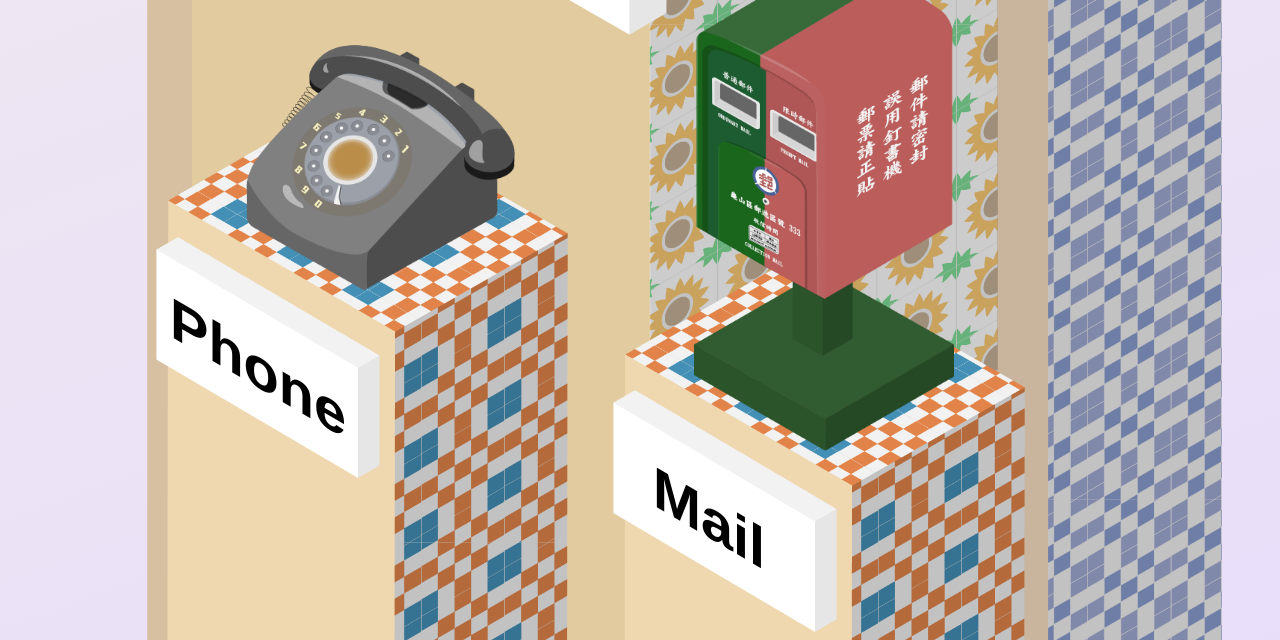
==== commit 074a5dc3: "cv字圖片動畫,電話與email連結" ====
--- a/docs/index.html
+++ b/docs/index.html
@@ -14,6 +14,7 @@
 <div class="container">
   <div class="row">
     <img src="img/gameboy.png" alt="" class="gameboy">
+    <img src="img/cv.png" alt="" class="cv cv_a">
     <img src="img/main_pillar.png" alt="" class="main_p">
     <img src="img/skill_title_board.png" alt="" class="skill_title">
     <h2 class="skill_w font_serif">SKILL</h2>
@@ -60,8 +61,12 @@
     <h2 class="contact_w font_serif">CONTACT</h2>
     <img src="img/fourth_pillar.png" alt="" class="four_p1">
     <img src="img/fourth_pillar.png" alt="" class="four_p2">
-    <img src="img/phone.png" alt="" class="phone">
-    <img src="img/mailbox.png" alt="" class="mailbox">
+    <a href="tel:+886-988812612">
+    <img src="img/phone.png" alt="phone:+886-988812612" class="phone">
+    </a>
+    <a href="mailto:ex123789@gmail.com">
+    <img src="img/mailbox.png" alt="email:ex123789@gmail.com" class="mailbox">
+    </a>
     <img src="img/contact_board.png" alt="" class="contact_board1">
     <h3 class="contact_w_p font_serif">Phone</h3>
     <img src="img/contact_board.png" alt="" class="contact_board2">
--- a/docs/css/main.css
+++ b/docs/css/main.css
@@ -33,6 +33,14 @@
     top: .5%;
 }
 
+.cv{
+    z-index: 55;
+    max-width: 10%;
+    left: 39%;
+    top: 9.5%;
+    cursor: pointer;
+}
+
 .main_p {
     z-index: 10;
     max-width: 80%;
@@ -73,6 +81,8 @@
     max-width: 30%;
     top: 27%;
     left: 3%;
+    cursor: pointer;
+
 }
 
 .pot_green {
@@ -80,6 +90,7 @@
     max-width: 36%;
     top: 28%;
     left: 0%;
+    cursor: pointer;
 }
 
 .brick {
@@ -102,6 +113,7 @@
     max-width: 30%;
     top: 36%;
     left: 35%;
+    cursor: pointer;
 }
 
 .pot_red {
@@ -109,6 +121,7 @@
     max-width: 36%;
     top: 37%;
     left: 32%;
+    cursor: pointer;
 }
 
 .childern_book {
@@ -131,6 +144,7 @@
     max-width: 30%;
     top: 30%;
     left: 79%;
+    cursor: pointer;
 }
 
 .pot_gray {
@@ -138,6 +152,7 @@
     max-width: 36%;
     top: 31%;
     left: 76%;
+    cursor: pointer;
 }
 
 .sketchpad {
@@ -202,6 +217,8 @@
     max-width: 30%;
     top: 84.5%;
     left: 6%;
+    cursor: pointer;
+
 }
 
 .mailbox {
@@ -209,6 +226,7 @@
     max-width: 29%;
     top: 82.2%;
     left: 56%;
+    cursor: pointer;
 }
 
 .contact_board1 {
@@ -357,6 +375,8 @@
     transform-origin: 0% 0%;
 }
 
+/*文字的rwd*/
+
 @media screen and (min-width: 1599px){
     .skill_w{
         font-size: 145px;
@@ -385,6 +405,25 @@
     }
 
 }
+
+/*cv的動畫*/
+
+.cv_a{
+    animation-name: cv_a;
+    animation-duration: 1.5s;
+    animation-iteration-count: infinite;
+    animation-direction: alternate;
+}
+
+@keyframes cv_a {
+    0% {
+        top: 9.5%;
+    }
+    100% {
+        top: 10%;
+    }
+}
+
 
 /*鍋子的動畫*/
 
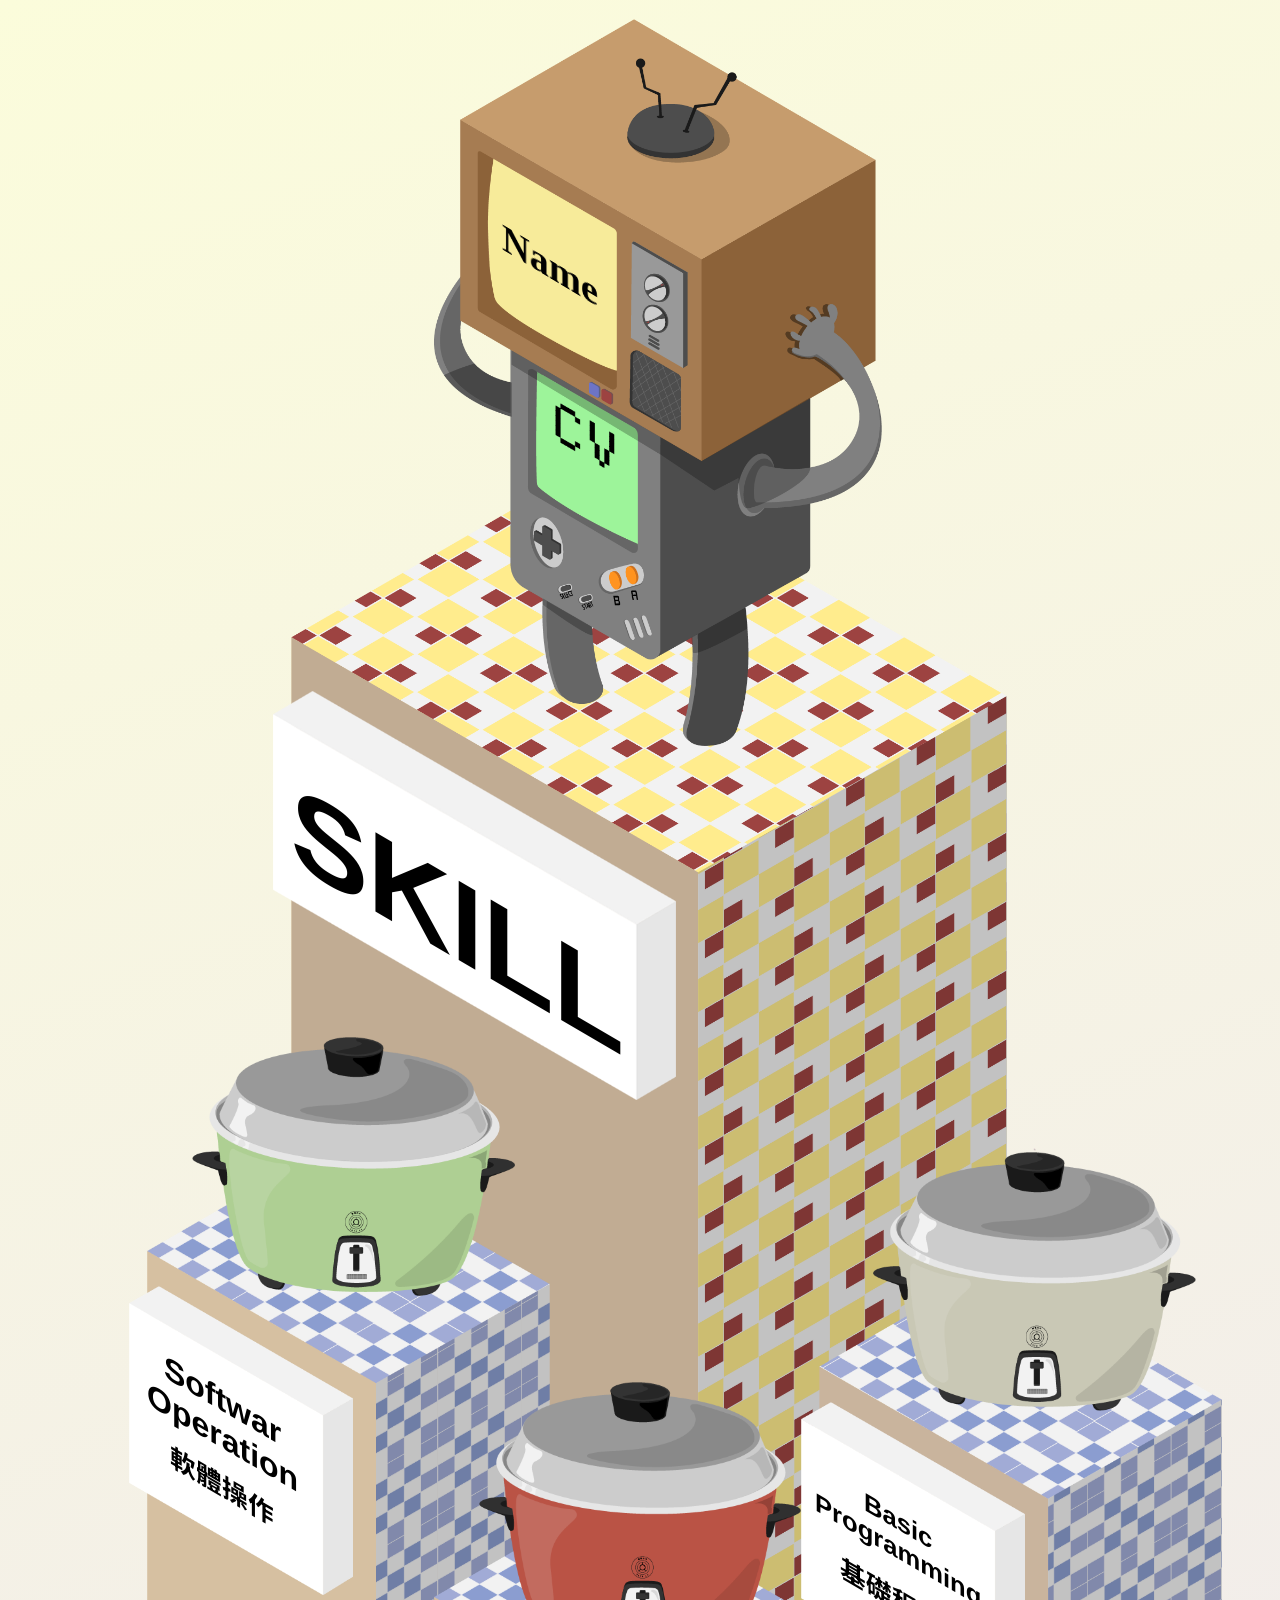
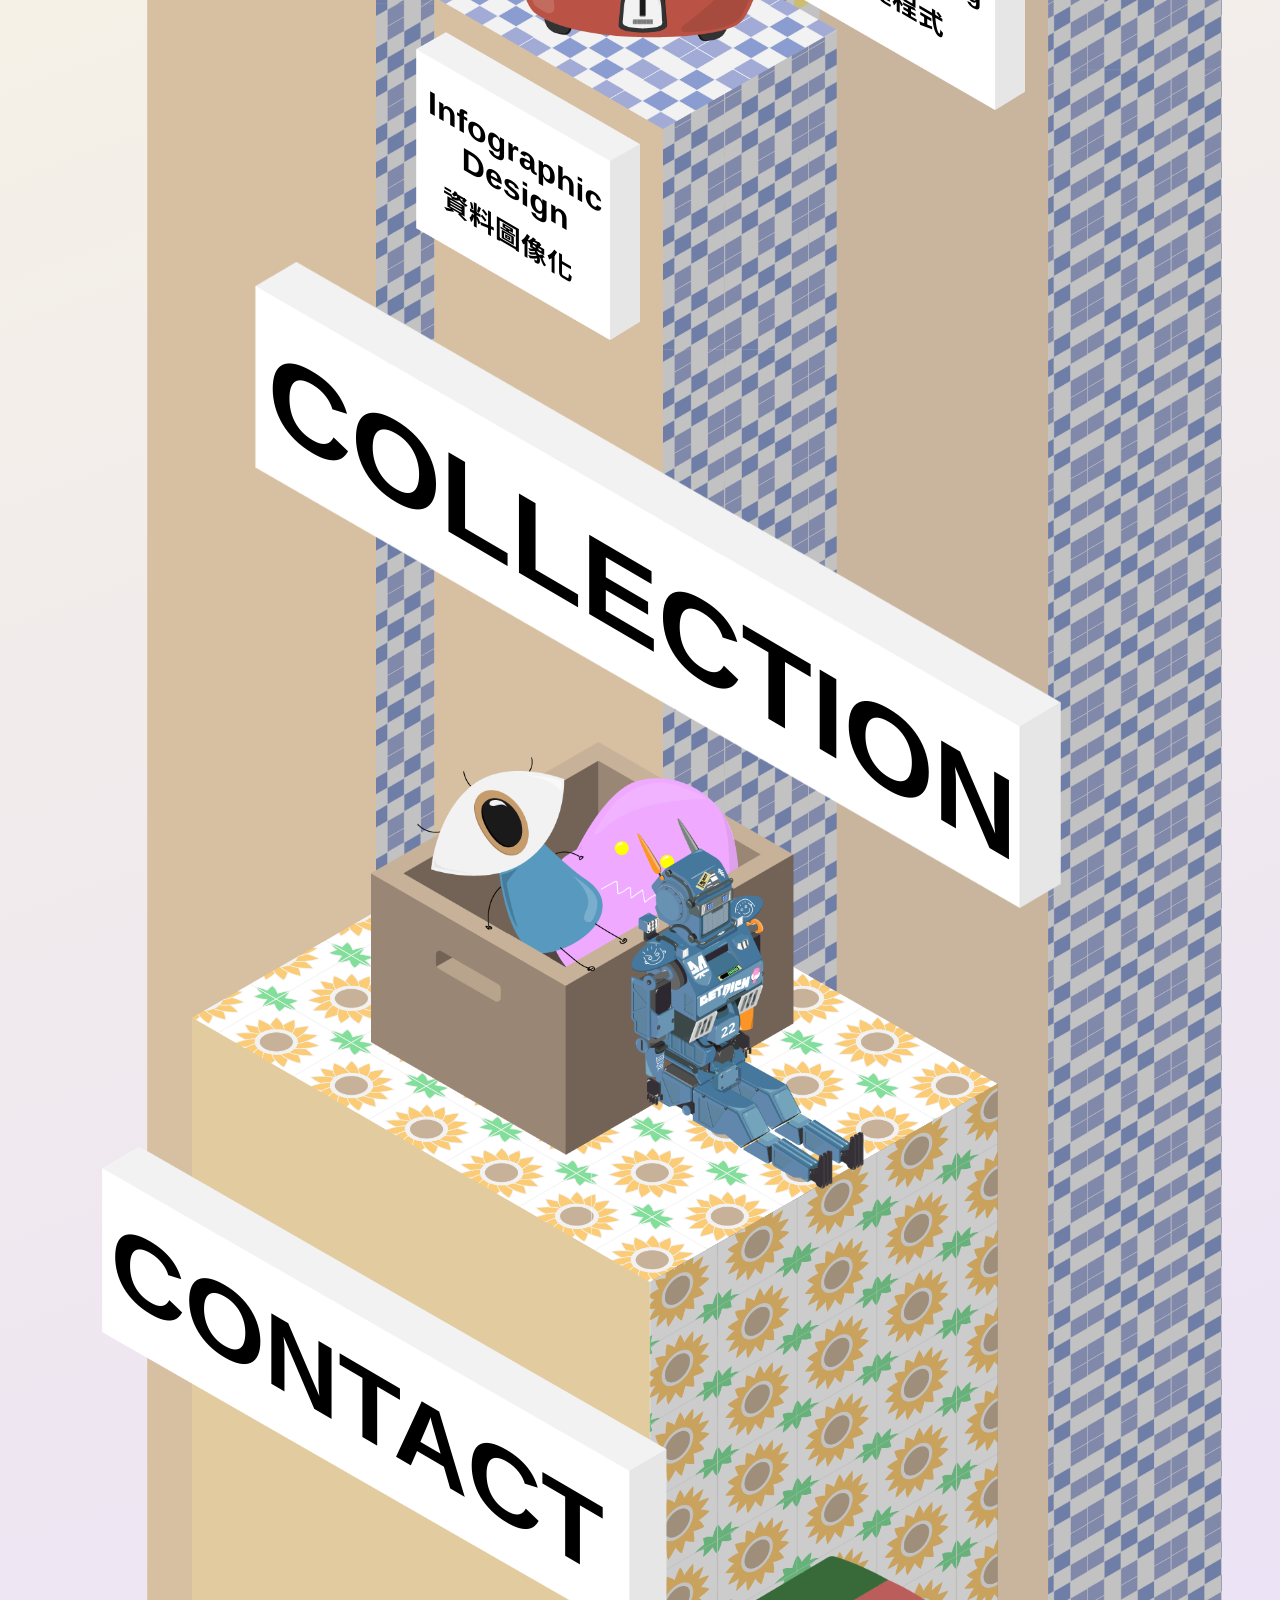
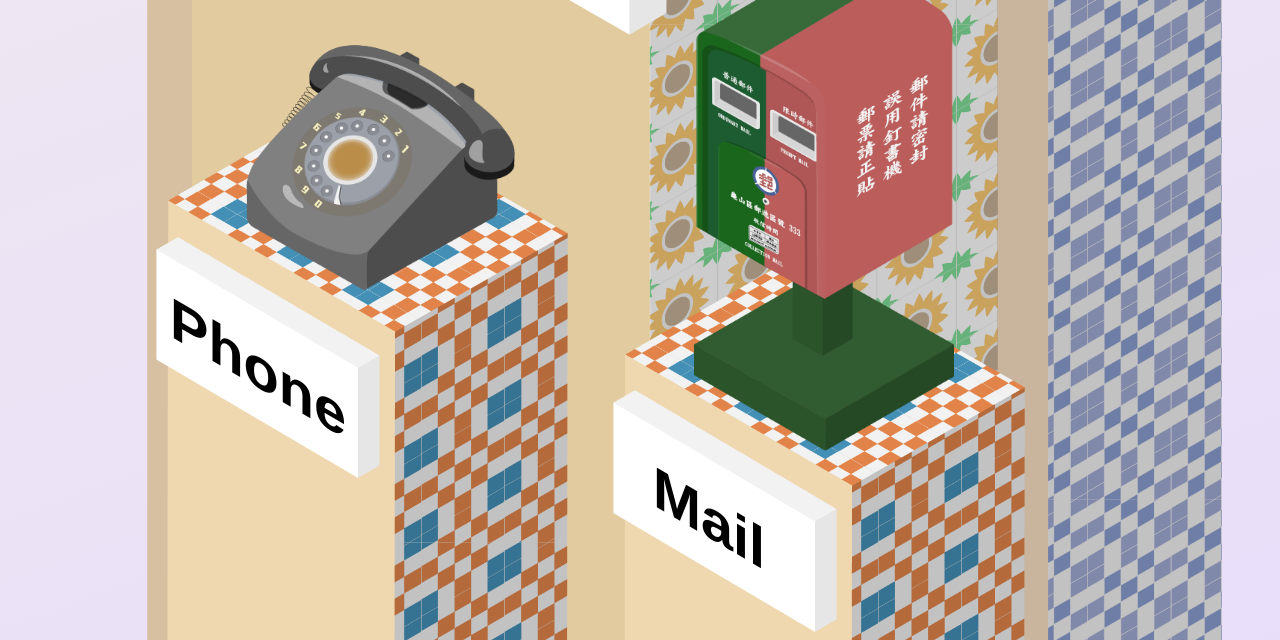
==== commit 8272114a: "開頭電視文字動畫" ====
--- a/docs/index.html
+++ b/docs/index.html
@@ -6,13 +6,33 @@
   <meta http-equiv="X-UA-Compatible" content="ie=edge">
   <title>Reg's resume</title>
   <link rel="stylesheet" href="css/normalize.css">
+  <!--owl的css-->
+  <link rel="stylesheet" href="css/owl.carousel.min.css">
+  <link rel="stylesheet" href="css/owl.theme.default.min.css">
+  <!--animate.css-->
+  <link rel="stylesheet" href="https://cdnjs.cloudflare.com/ajax/libs/animate.css/3.7.0/animate.min.css">
+  <!--主要的css-->
   <link rel="stylesheet" href="css/main.css">
+
+  <!--字體-->
   <link href="https://fonts.googleapis.com/css?family=Noto+Sans+TC" rel="stylesheet">
+  <!--jquery-->
   <script src="js/jquery-3.3.1.js"></script>
+  <!--owl的jq-->
+  <script src="js/owl.carousel.min.js"></script>
+
+
 </head>
 <body>
 <div class="container">
   <div class="row">
+    <div class="owl-carousel owl-theme slider_w">
+      <div class="item"><h4>Hello</h4></div>
+      <div class="item"><h4>My</h4></div>
+      <div class="item"><h4>Name</h4></div>
+      <div class="item"><h4>Is</h4></div>
+      <div class="item"><h4>Reg</h4></div>
+    </div>
     <img src="img/gameboy.png" alt="" class="gameboy">
     <img src="img/cv.png" alt="" class="cv cv_a">
     <img src="img/main_pillar.png" alt="" class="main_p">
@@ -77,6 +97,17 @@
 </body>
 <script>
 $(document).ready(function () {
+    $('.owl-carousel').owlCarousel({
+        loop:true,
+        items:1,
+        autoplay:true,
+        dots: false,
+        autoplayHoverPause:true,
+        animateOut: 'slideOutUp',
+        animateIn: 'slideInUp',
+        autoplayTimeout: 1500,
+    });
+
     $('.pot1').click(function () {
         $('.lid1').removeClass('shake');
         $('.pot_green').removeClass('shake');
@@ -99,6 +130,7 @@
     });
 })
 
+
 </script>
 
 
--- a/docs/css/main.css
+++ b/docs/css/main.css
@@ -22,6 +22,18 @@
     margin: 0 auto;
 }
 
+.slider_w{
+    position: absolute;
+    top: 5%;
+    left: -10%;
+    z-index: 99;
+    transform: matrix(1, 0.6, 0, 1, 0, 0);
+}
+.item{
+    text-align: center;
+    font-size: 3vw;
+}
+
 img {
     position: absolute;
 }
@@ -378,6 +390,10 @@
 /*文字的rwd*/
 
 @media screen and (min-width: 1599px){
+
+    .item{
+        font-size: 50px;
+    }
     .skill_w{
         font-size: 145px;
     }
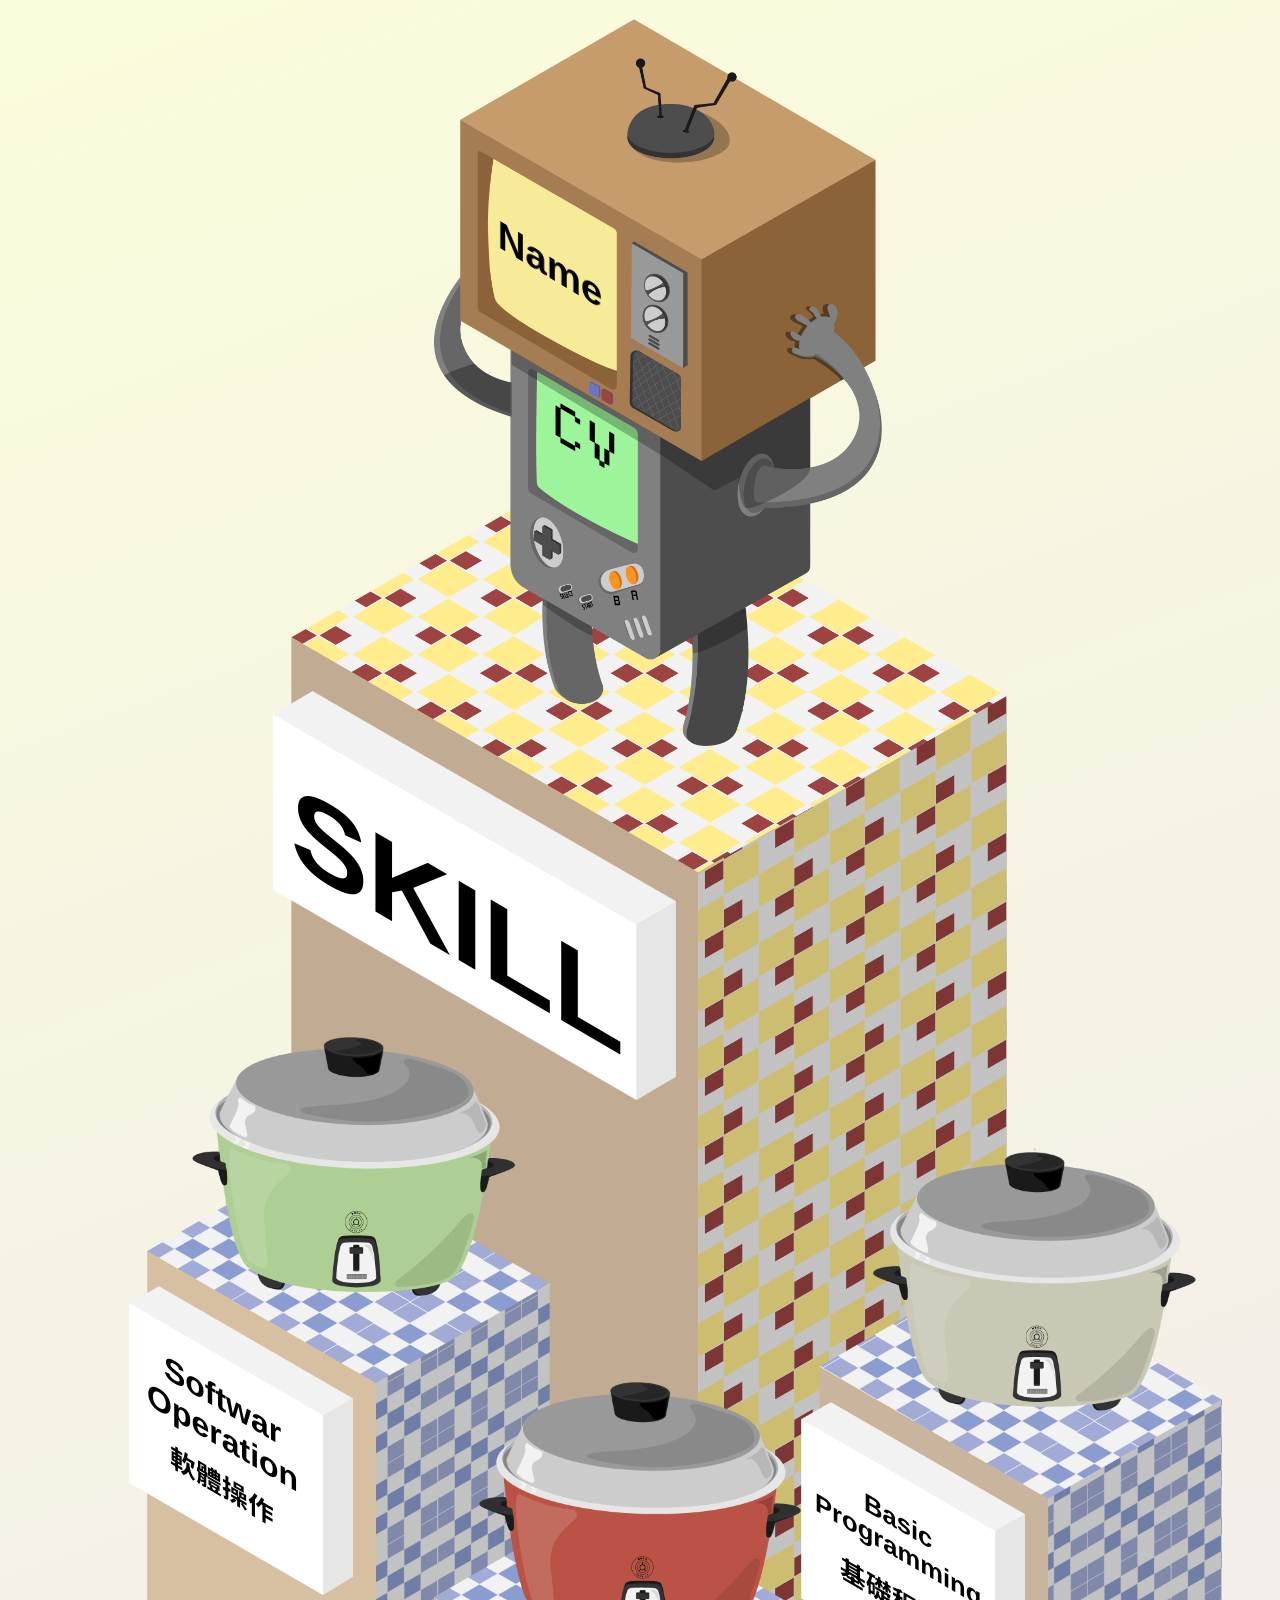
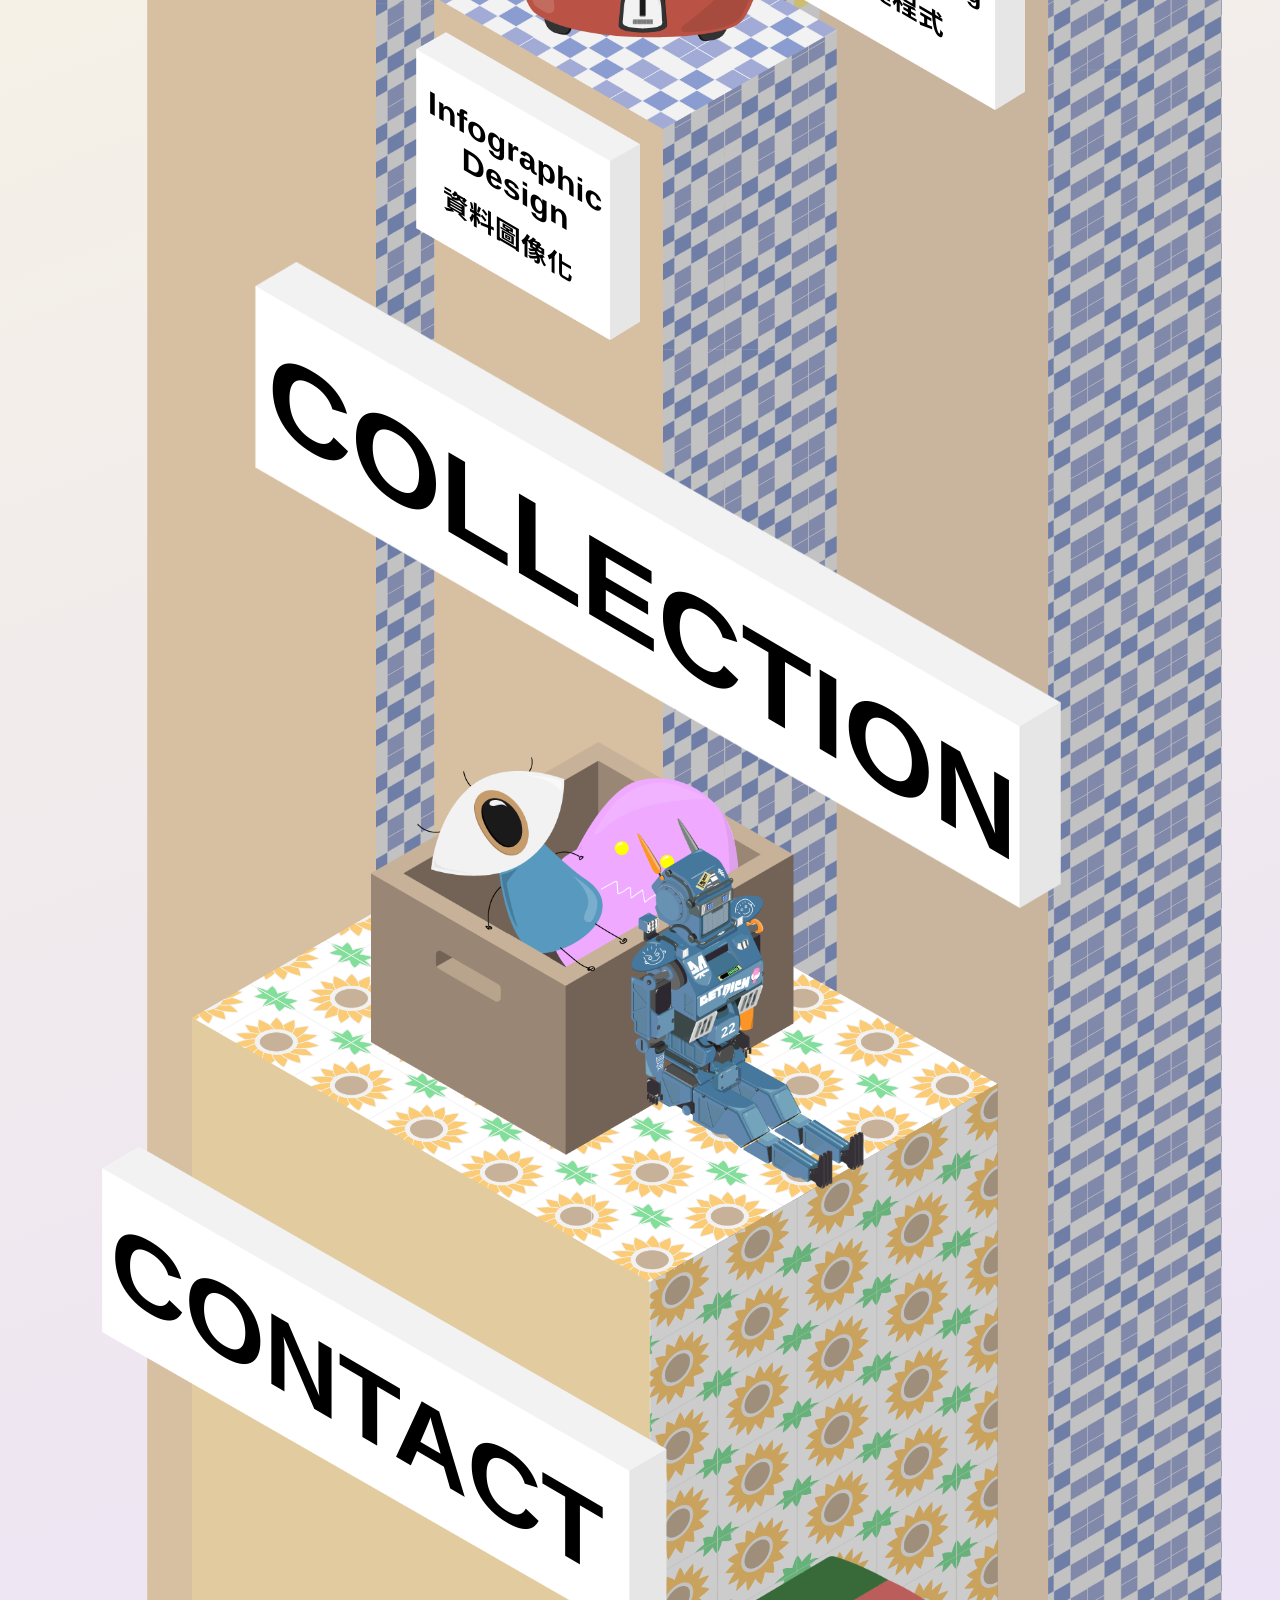
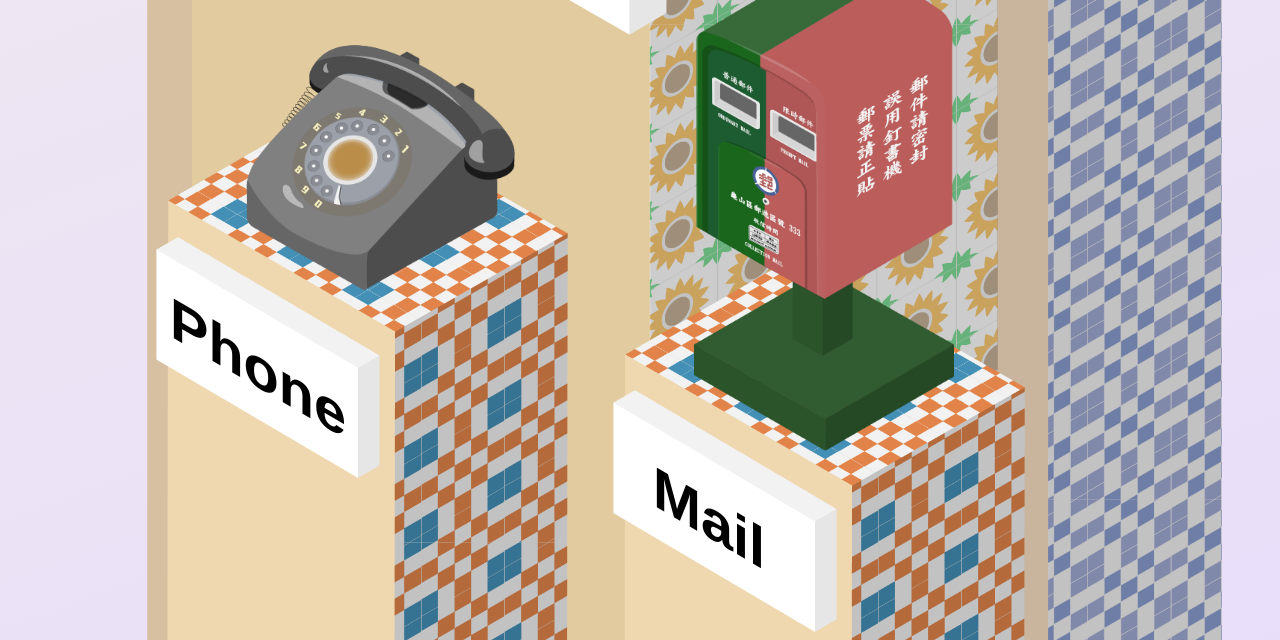
==== commit 0766c391: "電視動畫字體修正" ====
--- a/docs/index.html
+++ b/docs/index.html
@@ -27,11 +27,11 @@
 <div class="container">
   <div class="row">
     <div class="owl-carousel owl-theme slider_w">
-      <div class="item"><h4>Hello</h4></div>
-      <div class="item"><h4>My</h4></div>
-      <div class="item"><h4>Name</h4></div>
-      <div class="item"><h4>Is</h4></div>
-      <div class="item"><h4>Reg</h4></div>
+      <div class="item"><h4 class="font_serif">Hello</h4></div>
+      <div class="item"><h4 class="font_serif">My</h4></div>
+      <div class="item"><h4 class="font_serif">Name</h4></div>
+      <div class="item"><h4 class="font_serif">Is</h4></div>
+      <div class="item"><h4 class="font_serif">Reg</h4></div>
     </div>
     <img src="img/gameboy.png" alt="" class="gameboy">
     <img src="img/cv.png" alt="" class="cv cv_a">
